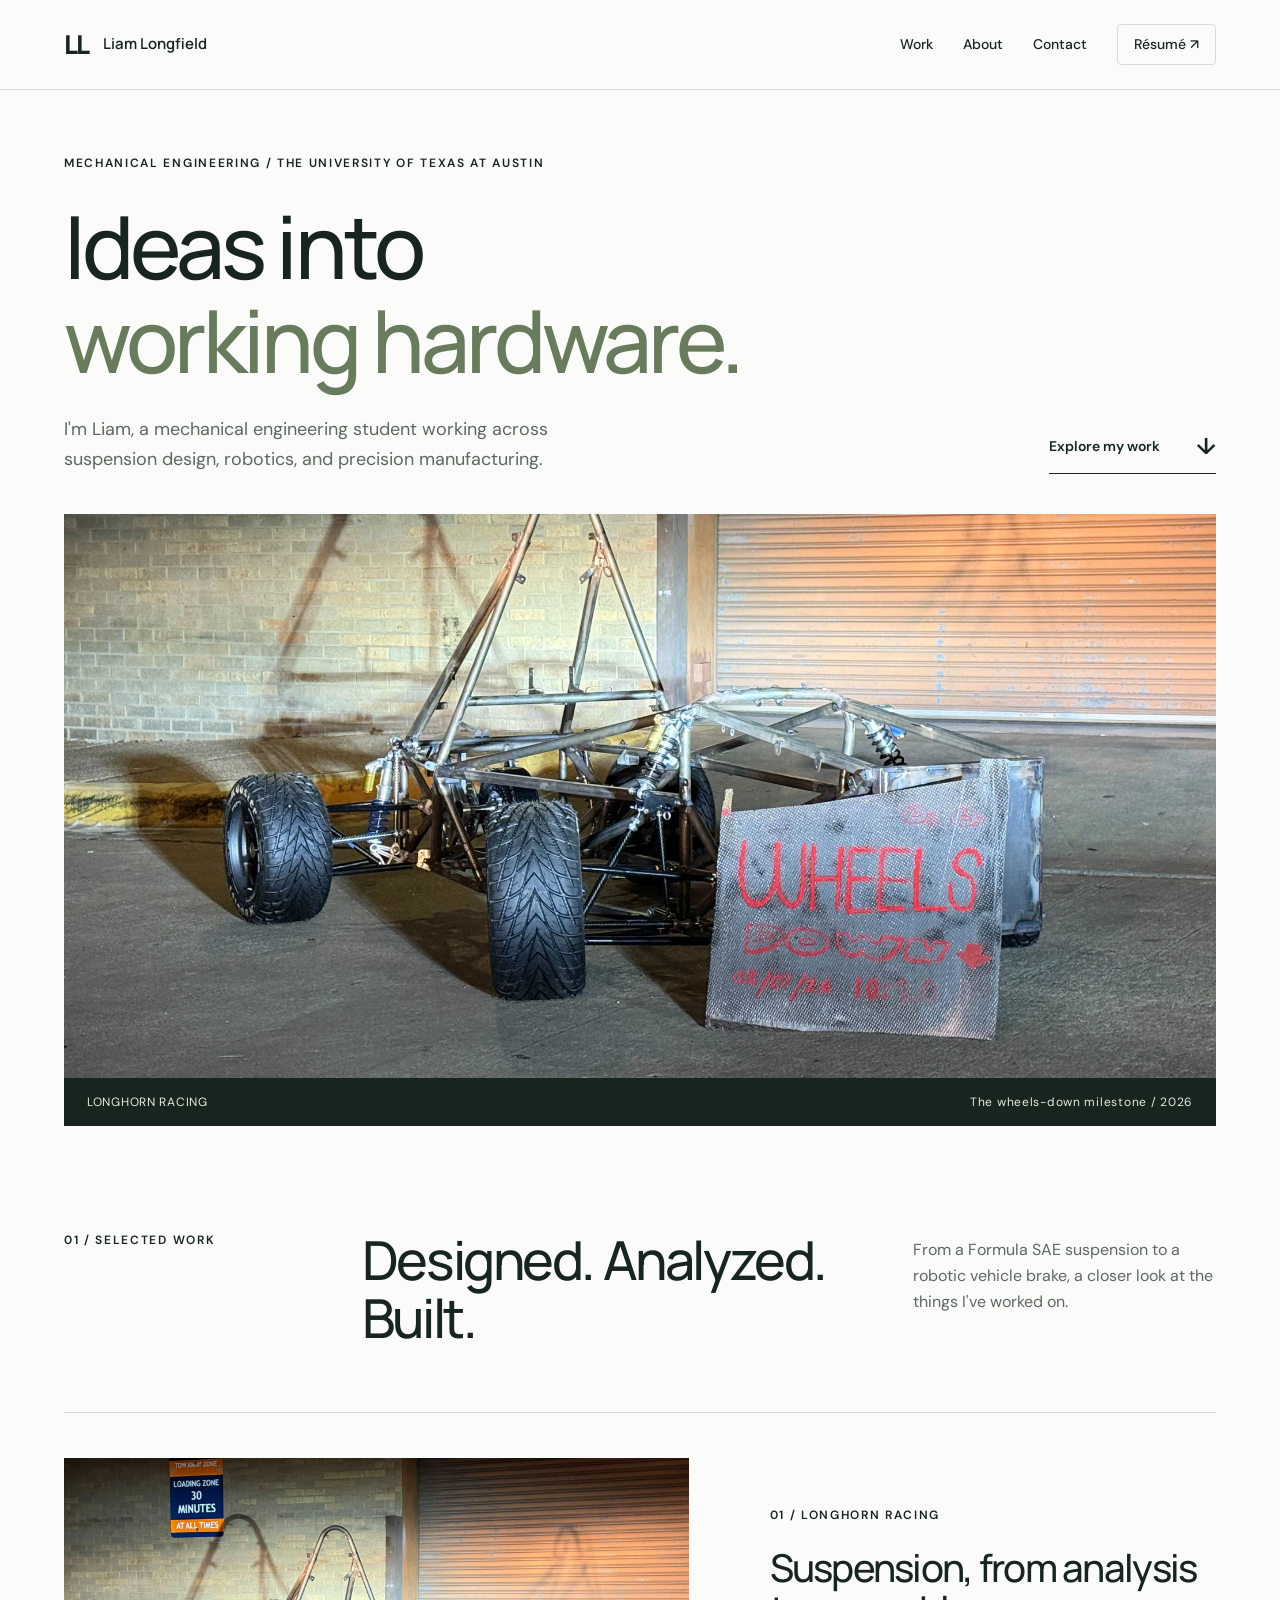
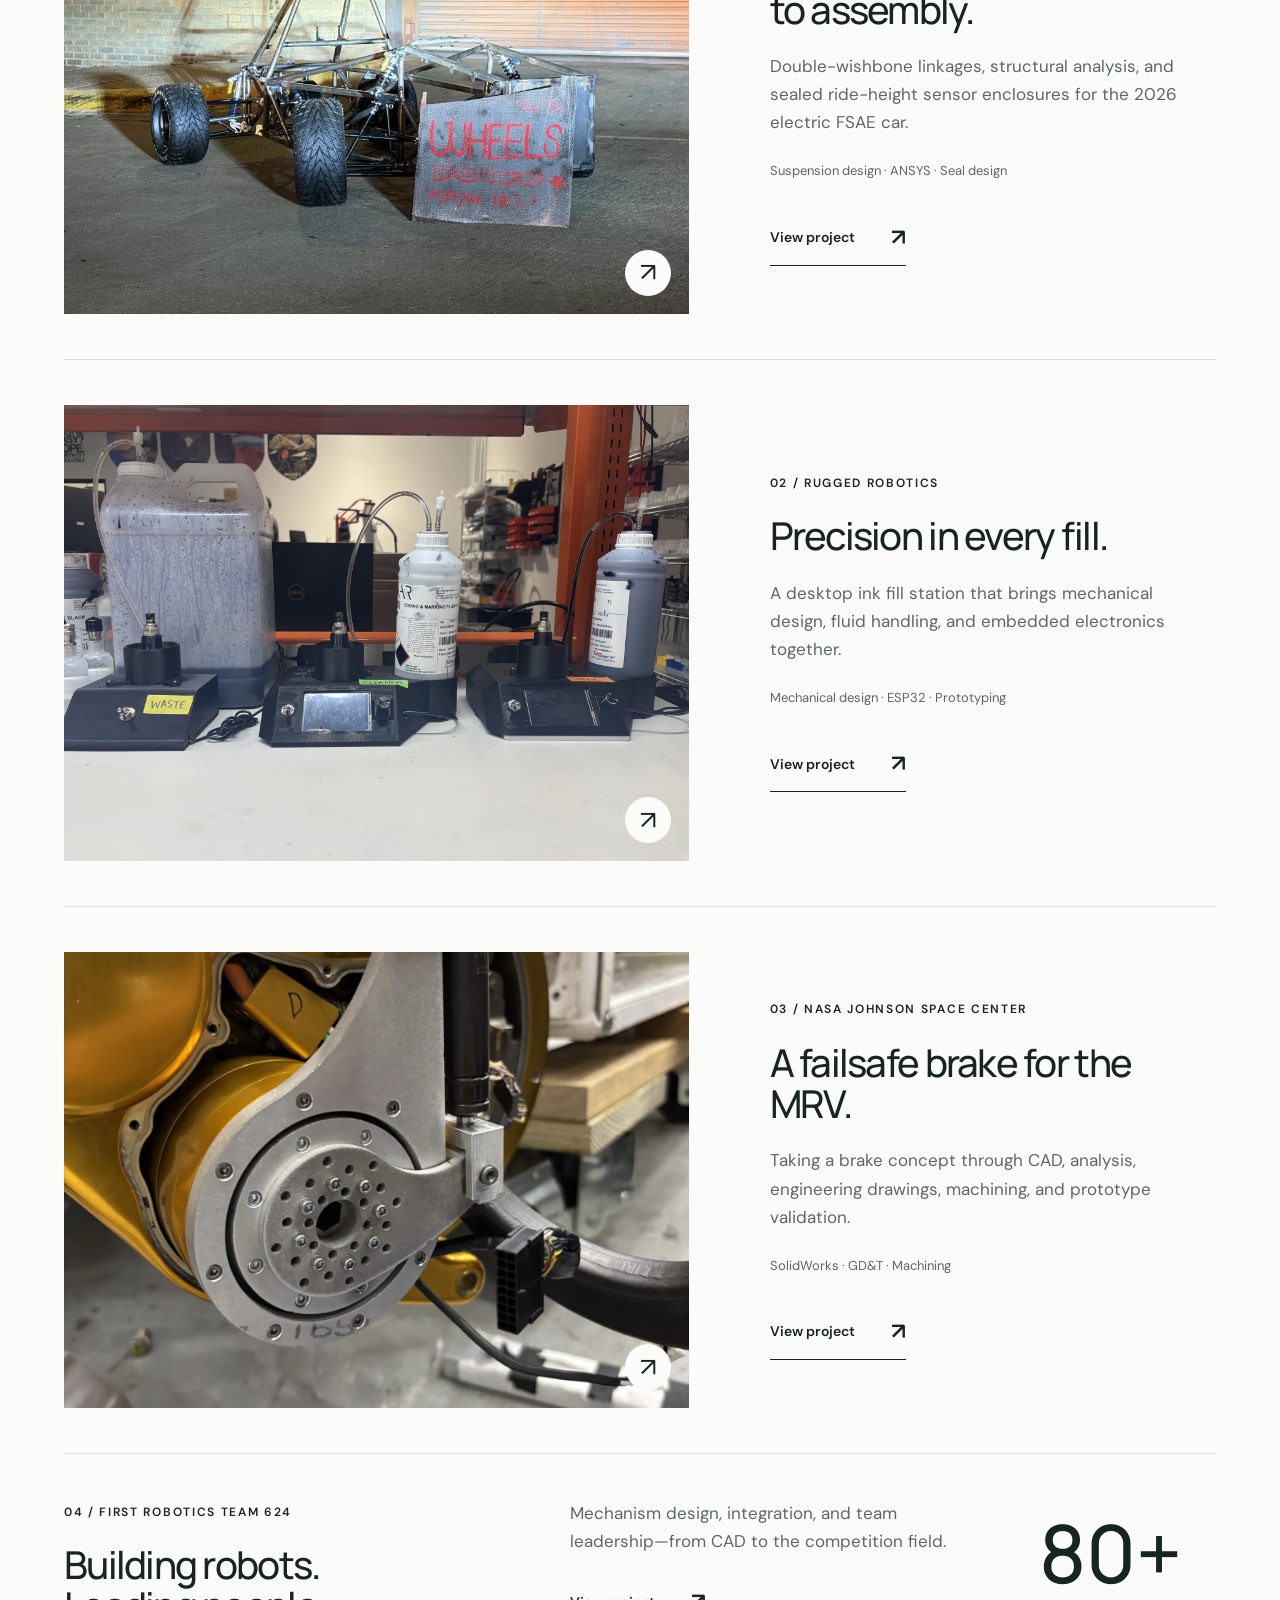
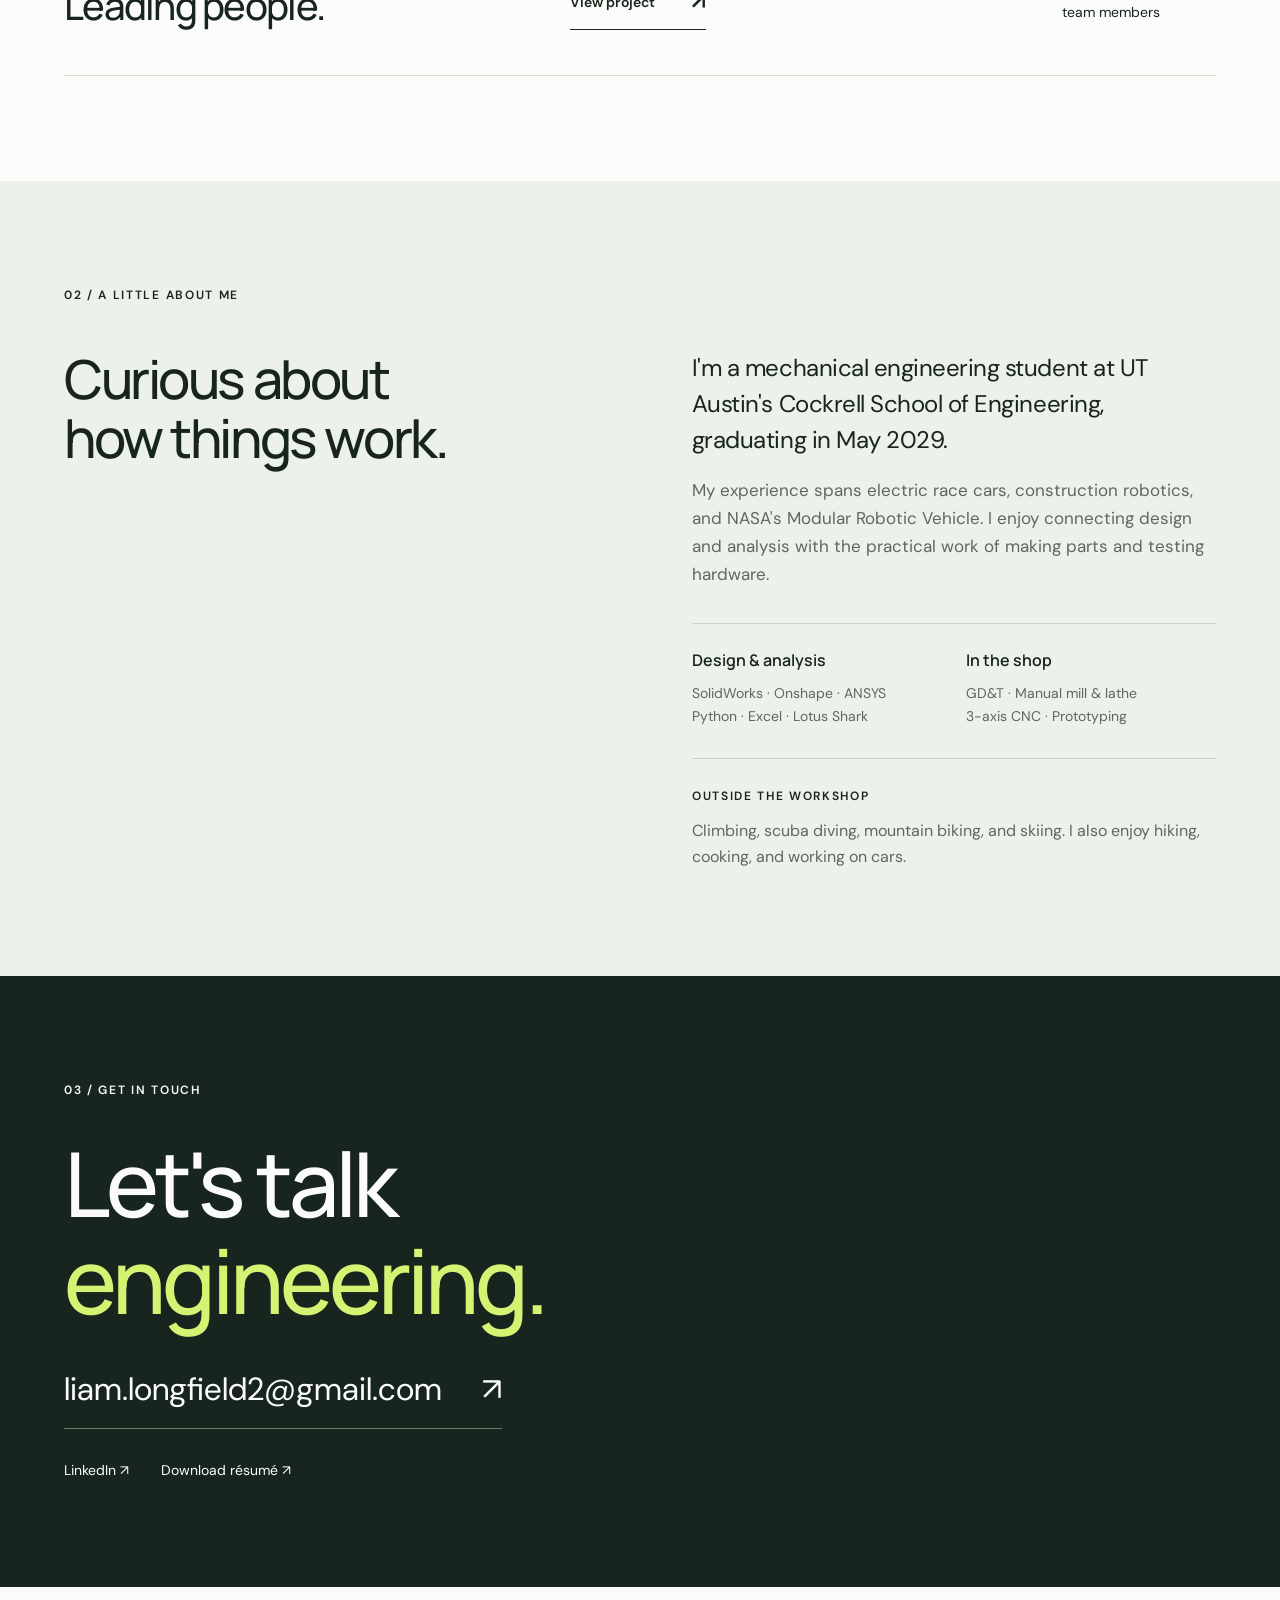
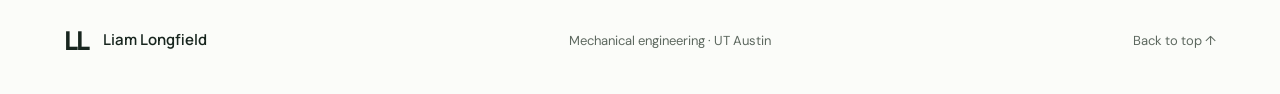
==== index.html @ 143fa76f "Build mechanical engineering portfolio website" ====
<!doctype html><html lang="en"><head><meta charset="utf-8"><meta name="viewport" content="width=device-width, initial-scale=1"><meta name="description" content="Mechanical engineering portfolio of Liam Longfield. Suspension design, robotics, analysis, and hands-on manufacturing."><meta name="theme-color" content="#17251e"><title>Mechanical Engineering Portfolio | Liam Longfield</title><link rel="icon" href="favicon.svg" type="image/svg+xml"><link rel="stylesheet" href="style.css"><script src="site.js" defer></script></head><body><a class="skip" href="#main">Skip to content</a><header class="header"><a class="brand" href="index.html" aria-label="Liam Longfield home">LL<span>Liam Longfield</span></a><nav aria-label="Main navigation"><a href="index.html#work">Work</a><a href="index.html#about">About</a><a href="index.html#contact">Contact</a><a class="resume" href="assets/liam-longfield-resume.pdf" target="_blank" rel="noopener">Résumé <span aria-hidden="true">↗</span></a></nav></header><main id="main"><section class="hero"><div class="hero-intro"><p class="eyebrow">Mechanical engineering / The University of Texas at Austin</p><h1>Ideas into<br><em>working hardware.</em></h1><div class="hero-bottom"><p>I'm Liam, a mechanical engineering student working across suspension design, robotics, and precision manufacturing.</p><a class="text-link" href="#work">Explore my work <span>↓</span></a></div></div><figure class="hero-photo"><img src="assets/lhr-vehicle.webp" alt="Longhorn Racing chassis with suspension and wheels installed, beside a Wheels Down sign" fetchpriority="high"><figcaption><span>LONGHORN RACING</span><span>The wheels-down milestone / 2026</span></figcaption></figure></section><section class="work section" id="work"><div class="section-heading"><p class="eyebrow">01 / Selected work</p><h2>Designed. Analyzed.<br>Built.</h2><p>From a Formula SAE suspension to a robotic vehicle brake, a closer look at the things I've worked on.</p></div><div class="project-list"><article class="project"><a class="project-photo lhr" href="lhr.html"><img src="assets/lhr-vehicle.webp" alt="Longhorn Racing vehicle at the wheels-down milestone" loading="lazy"><span class="photo-link" aria-hidden="true">↗</span></a><div class="project-copy"><p class="eyebrow">01 / Longhorn Racing</p><h3><a href="lhr.html">Suspension, from analysis to assembly.</a></h3><p>Double-wishbone linkages, structural analysis, and sealed ride-height sensor enclosures for the 2026 electric FSAE car.</p><p class="tags">Suspension design · ANSYS · Seal design</p><a class="text-link" href="lhr.html">View project <span>↗</span></a></div></article><article class="project"><a class="project-photo rugged" href="rugged.html"><img src="assets/ink-station.webp" alt="Desktop ink fill station with waste, cleaner, and ink units" loading="lazy"><span class="photo-link" aria-hidden="true">↗</span></a><div class="project-copy"><p class="eyebrow">02 / Rugged Robotics</p><h3><a href="rugged.html">Precision in every fill.</a></h3><p>A desktop ink fill station that brings mechanical design, fluid handling, and embedded electronics together.</p><p class="tags">Mechanical design · ESP32 · Prototyping</p><a class="text-link" href="rugged.html">View project <span>↗</span></a></div></article><article class="project"><a class="project-photo nasa" href="nasa.html"><img src="assets/nasa-brake.webp" alt="NASA MRV brake assembly with bracket and gas shock" loading="lazy"><span class="photo-link" aria-hidden="true">↗</span></a><div class="project-copy"><p class="eyebrow">03 / NASA Johnson Space Center</p><h3><a href="nasa.html">A failsafe brake for the MRV.</a></h3><p>Taking a brake concept through CAD, analysis, engineering drawings, machining, and prototype validation.</p><p class="tags">SolidWorks · GD&T · Machining</p><a class="text-link" href="nasa.html">View project <span>↗</span></a></div></article><article class="team-project"><div><p class="eyebrow">04 / FIRST Robotics Team 624</p><h3><a href="robotics.html">Building robots.<br>Leading people.</a></h3></div><div><p>Mechanism design, integration, and team leadership—from CAD to the competition field.</p><a class="text-link" href="robotics.html">View project <span>↗</span></a></div><div class="team-number"><strong>80+</strong><span>team members</span></div></article></div></section><section class="about section" id="about"><p class="eyebrow">02 / A little about me</p><div class="about-grid"><h2>Curious about<br>how things work.</h2><div><p class="large-copy">I'm a mechanical engineering student at UT Austin's Cockrell School of Engineering, graduating in May 2029.</p><p>My experience spans electric race cars, construction robotics, and NASA's Modular Robotic Vehicle. I enjoy connecting design and analysis with the practical work of making parts and testing hardware.</p><div class="skills"><div><h3>Design & analysis</h3><p>SolidWorks · Onshape · ANSYS<br>Python · Excel · Lotus Shark</p></div><div><h3>In the shop</h3><p>GD&T · Manual mill & lathe<br>3-axis CNC · Prototyping</p></div></div><div class="outside"><p class="eyebrow">Outside the workshop</p><p>Climbing, scuba diving, mountain biking, and skiing. I also enjoy hiking, cooking, and working on cars.</p></div></div></div></section><section class="contact section" id="contact"><p class="eyebrow">03 / Get in touch</p><h2>Let's talk<br><em>engineering.</em></h2><a class="email" href="mailto:liam.longfield2@gmail.com">liam.longfield2@gmail.com <span>↗</span></a><div class="contact-links"><a href="https://linkedin.com/in/liam-longfield" target="_blank" rel="noopener">LinkedIn ↗</a><a href="assets/liam-longfield-resume.pdf" target="_blank" rel="noopener">Download résumé ↗</a></div></section></main><footer><a class="brand" href="index.html">LL<span>Liam Longfield</span></a><span>Mechanical engineering · UT Austin</span><a href="#main">Back to top ↑</a></footer><dialog id="image-dialog" aria-label="Expanded project image"><button class="close-image" aria-label="Close expanded image">Close ×</button><img alt=""><p></p></dialog></body></html>
---- style.css ----
@import url('https://fonts.googleapis.com/css2?family=DM+Sans:wght@400;450;500;600;700&family=Manrope:wght@400;500;600;700;800&display=swap');
:root{--ink:#17251e;--paper:#fbfcf9;--muted:#5d685f;--line:#d7ded6;--accent:#d4f373;--soft:#edf1eb}*{box-sizing:border-box}html{scroll-behavior:smooth;scroll-padding-top:100px}body{margin:0;background:var(--paper);color:var(--ink);font-family:'DM Sans',Arial,sans-serif;font-size:17px;line-height:1.65}a{color:inherit;text-decoration:none}button{font:inherit}img{display:block;width:100%;height:auto}figure{margin:0}h1,h2,h3,p{margin:0}h1,h2,h3{font-family:Manrope,Arial,sans-serif;line-height:1.08;letter-spacing:-.045em;font-weight:500}h1{font-size:clamp(3.25rem,6.8vw,7rem)}h2{font-size:clamp(2.5rem,4.2vw,4.5rem)}h3{font-size:clamp(1.8rem,3vw,3rem)}em{font-style:normal;color:#687c5d}p+p{margin-top:1.1rem}a:focus-visible,button:focus-visible{outline:3px solid #548128;outline-offset:6px}.skip{position:fixed;top:-100px;padding:12px;background:var(--accent);z-index:20}.skip:focus{top:0}.header{display:flex;align-items:center;justify-content:space-between;padding:23px 5%;border-bottom:1px solid var(--line);gap:20px;background:var(--paper)}.brand{display:flex;gap:15px;align-items:center;font-family:Manrope,sans-serif;font-weight:800;font-size:26px;letter-spacing:-2px}.brand span{font-size:15px;letter-spacing:0;font-weight:600}.header nav{display:flex;align-items:center;gap:30px;font-size:14px;font-weight:500}.header nav a:hover,.text-link:hover,.contact-links a:hover{color:#537331}.resume{border:1px solid var(--line);padding:8px 16px;border-radius:4px}.eyebrow{text-transform:uppercase;letter-spacing:.14em;font-size:12px;font-weight:600;line-height:1.6}.hero-intro{padding:64px 5% 40px}.hero h1{margin-top:26px}.hero-bottom{display:flex;align-items:flex-end;justify-content:space-between;margin-top:28px;gap:40px}.hero-bottom p{max-width:540px;color:var(--muted);font-size:18px}.text-link{display:inline-flex;align-items:center;gap:36px;border-bottom:1px solid;padding:8px 0;font-size:14px;font-weight:600;white-space:nowrap}.text-link span{font-size:23px}.hero-photo{margin:0 5%;position:relative;background:var(--ink)}.hero-photo img{height:clamp(310px,44vw,660px);object-fit:cover;object-position:50% 56%}.hero-photo figcaption{display:flex;justify-content:space-between;gap:15px;background:var(--ink);color:#e3eadf;padding:15px 23px;font-size:12px;letter-spacing:.06em}.section{padding:105px 5%}.section-heading{display:grid;grid-template-columns:1fr 2fr 1.2fr;gap:45px;align-items:start;margin-bottom:65px}.section-heading>p:last-child{font-size:16px;color:var(--muted);margin:6px 0 0}.project{display:grid;grid-template-columns:1.4fr 1fr;gap:7%;padding:45px 0;border-top:1px solid var(--line);align-items:center}.project-photo{position:relative;overflow:hidden;background:var(--soft)}.project-photo img{aspect-ratio:1.37;object-fit:cover;transition:transform .6s}.project-photo.nasa img{object-position:50% 48%}.project-photo:hover img{transform:scale(1.025)}.photo-link{position:absolute;bottom:18px;right:18px;border-radius:50%;width:46px;height:46px;display:grid;place-items:center;background:var(--paper);font-size:26px}.project-copy h3{margin:22px 0}.project-copy>p:not(.eyebrow){color:var(--muted);max-width:440px}.project-copy .tags{font-size:13px;margin:24px 0}.project-copy>.text-link{margin-top:5px}.team-project{border-top:1px solid var(--line);border-bottom:1px solid var(--line);padding:45px 0;display:grid;grid-template-columns:1.3fr 1.1fr .6fr;gap:50px;align-items:center}.team-project h3{margin-top:22px}.team-project p:not(.eyebrow){color:var(--muted)}.team-project .text-link{margin-top:20px}.team-number{display:flex;flex-direction:column;align-items:center}.team-number strong{font-family:Manrope,sans-serif;font-size:80px;font-weight:500;line-height:1.2}.team-number span{font-size:14px}.about{background:var(--soft)}.about-grid{display:grid;grid-template-columns:1fr 1fr;gap:9%;margin-top:45px}.large-copy{font-size:24px;line-height:1.5;letter-spacing:-.02em}.about-grid p:not(.large-copy):not(.eyebrow){color:var(--muted)}.skills{display:grid;grid-template-columns:1fr 1fr;gap:25px;margin-top:35px;padding-top:28px;border-top:1px solid #cbd3c8}.skills h3{font-size:16px;font-weight:600;letter-spacing:0;margin-bottom:12px}.skills p{font-size:14px}.outside{border-top:1px solid #cbd3c8;margin-top:30px;padding-top:28px}.outside>p:last-child{font-size:16px;margin-top:12px}.contact{background:var(--ink);color:var(--paper)}.contact h2{margin:35px 0;font-size:clamp(3.5rem,7vw,7rem)}.contact em{color:var(--accent)}.email{font-size:clamp(1rem,2.5vw,2rem);display:inline-flex;gap:40px;border-bottom:1px solid #6a7a6e;padding-bottom:12px;overflow-wrap:anywhere}.contact-links{display:flex;gap:32px;margin-top:30px;font-size:14px}footer{display:flex;justify-content:space-between;align-items:center;padding:32px 5%;gap:25px}footer>span,footer>a:last-child{font-size:13px;color:var(--muted)}.case-top{padding:50px 5% 55px}.back{font-size:14px;color:var(--muted)}.case-top .eyebrow{margin-top:45px}.case-top h1{font-size:clamp(3rem,6vw,6rem);max-width:1100px;margin:24px 0}.case-intro{font-size:22px;color:var(--muted);max-width:820px}.metadata{display:grid;grid-template-columns:1fr 1fr 1fr;gap:25px;border-top:1px solid var(--line);margin-top:40px;padding-top:25px}.metadata dt{font-size:12px;letter-spacing:.1em;text-transform:uppercase;color:var(--muted)}.metadata dd{margin:6px 0 0;font-size:15px}.case-cover{margin:0 5%}.case-cover img{max-height:700px;object-fit:contain;background:var(--soft)}figcaption{font-size:13px;line-height:1.5;color:var(--muted);padding-top:12px}.case-section{padding:75px 5%;display:grid;grid-template-columns:1fr 2fr;gap:8%;border-bottom:1px solid var(--line)}.case-section h2{font-size:clamp(2rem,3vw,3rem)}.case-section h3{font-size:24px;letter-spacing:-.025em;margin:35px 0 15px}.case-section p{max-width:850px}.case-section ul{padding-left:20px}.case-section li{margin:10px 0}.gallery{display:grid;grid-template-columns:1fr 1fr;gap:24px;margin:30px 0}.gallery figure img{height:380px;object-fit:contain;background:var(--soft)}.gallery.wide{grid-template-columns:1fr}.gallery.wide img{height:auto;max-height:600px}.zoom{display:block;cursor:zoom-in}.outcomes{display:grid;grid-template-columns:repeat(3,1fr);gap:24px;margin:25px 0}.outcomes strong{display:block;font-family:Manrope;font-weight:500;font-size:36px;line-height:1.3}.outcomes span{display:block;font-size:14px;color:var(--muted);margin-top:10px}.result{background:var(--soft);padding:28px;margin-top:28px;border-left:3px solid #769444}.next{padding:65px 5%;display:flex;justify-content:space-between;gap:20px;align-items:center}.next h2{font-size:clamp(2rem,3vw,3rem);margin-top:10px}dialog{border:0;padding:24px;background:var(--paper);color:var(--ink);max-width:95vw;width:1100px;max-height:95vh}dialog::backdrop{background:#101b16e8}dialog img{max-height:76vh;object-fit:contain}dialog p{font-size:14px;margin-top:15px}.close-image{display:block;margin:0 0 16px auto;padding:8px 18px;border:1px solid var(--line);background:transparent;cursor:pointer;border-radius:3px}body.modal-open{overflow:hidden}
@media(min-width:1700px){body{max-width:1700px;margin:auto}}@media(max-width:800px){.header{padding:18px 5%}.brand span{display:none}.header nav{gap:19px}.hero-intro{padding-top:45px}.hero-bottom{align-items:flex-start;flex-direction:column;gap:20px}.hero-photo img{height:auto;aspect-ratio:4/3;object-fit:contain}.section{padding:70px 5%}.section-heading{grid-template-columns:1fr;gap:24px;margin-bottom:35px}.section-heading>p:last-child{max-width:500px}.project{grid-template-columns:1fr;gap:30px}.project-copy h3{margin:15px 0}.team-project{grid-template-columns:1fr 1fr;gap:30px}.team-number{display:none}.about-grid{grid-template-columns:1fr;gap:30px}.case-section{grid-template-columns:1fr;gap:30px;padding:50px 5%}.metadata{grid-template-columns:1fr 1fr}.gallery figure img{height:280px}footer>span{display:none}.case-intro{font-size:19px}}@media(max-width:480px){.header nav{gap:14px;font-size:13px}.resume{padding:6px 10px}.hero-photo figcaption{flex-direction:column;gap:3px;padding:12px}.team-project{grid-template-columns:1fr}.skills{grid-template-columns:1fr}.gallery{grid-template-columns:1fr}.metadata{grid-template-columns:1fr}.outcomes{grid-template-columns:1fr}.outcomes>div{border-bottom:1px solid var(--line);padding-bottom:15px}.email{gap:12px}.next{align-items:flex-start;flex-direction:column}.case-top h1{overflow-wrap:break-word}.contact-links{gap:20px}.large-copy{font-size:21px}}@media(prefers-reduced-motion:reduce){html{scroll-behavior:auto}*{transition:none!important}}@media print{.header,footer,.back,.next,.contact,dialog,.text-link,.photo-link{display:none!important}body{font-size:11pt;background:white;color:black}.section,.case-section,.case-top{padding:22px 0}.hero-intro{padding:20px 0}.hero-photo{margin:0}.project,.case-section{break-inside:avoid}.hero-photo img{height:300px}.project-photo img{max-height:250px}.case-cover img{max-height:400px}h1{font-size:36pt}h2{font-size:24pt}.gallery figure img{height:230px}a{color:black}.about{background:white}}

.resume{white-space:nowrap}.case-section h2{margin-top:14px}
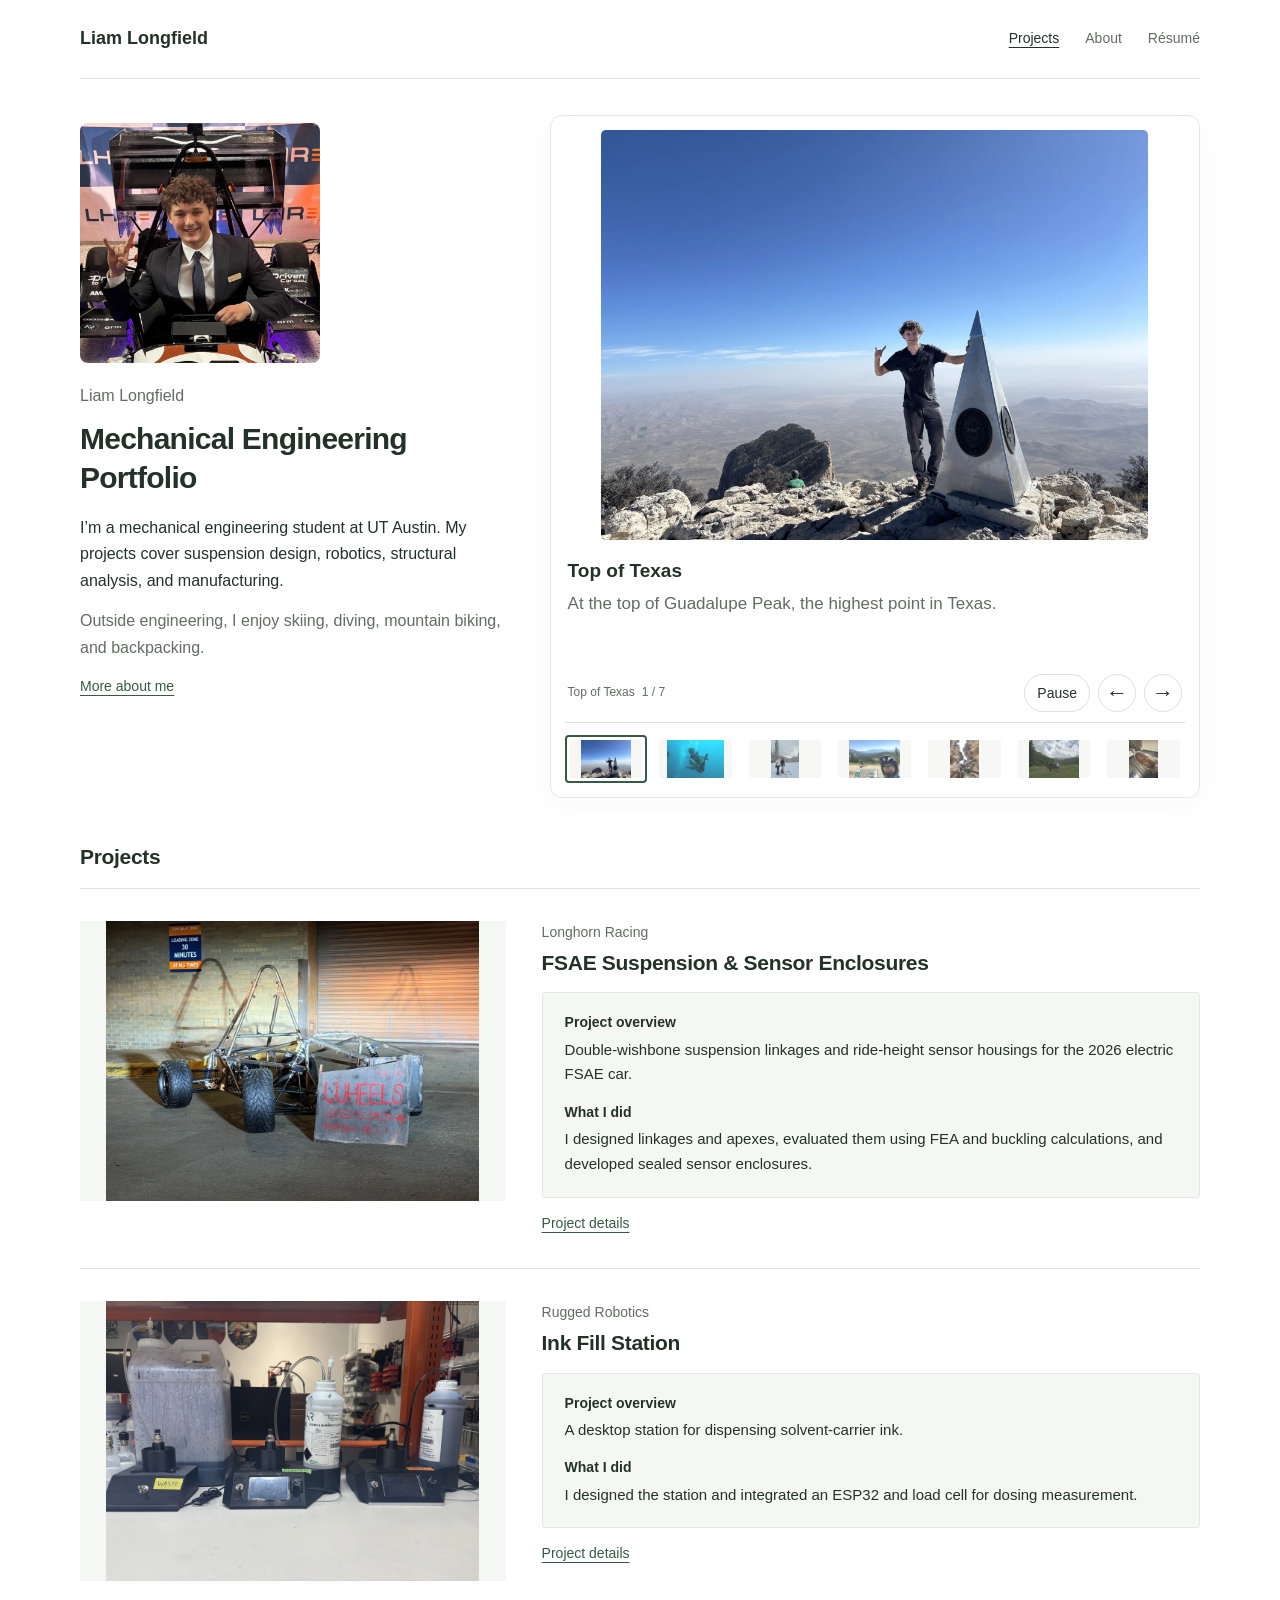
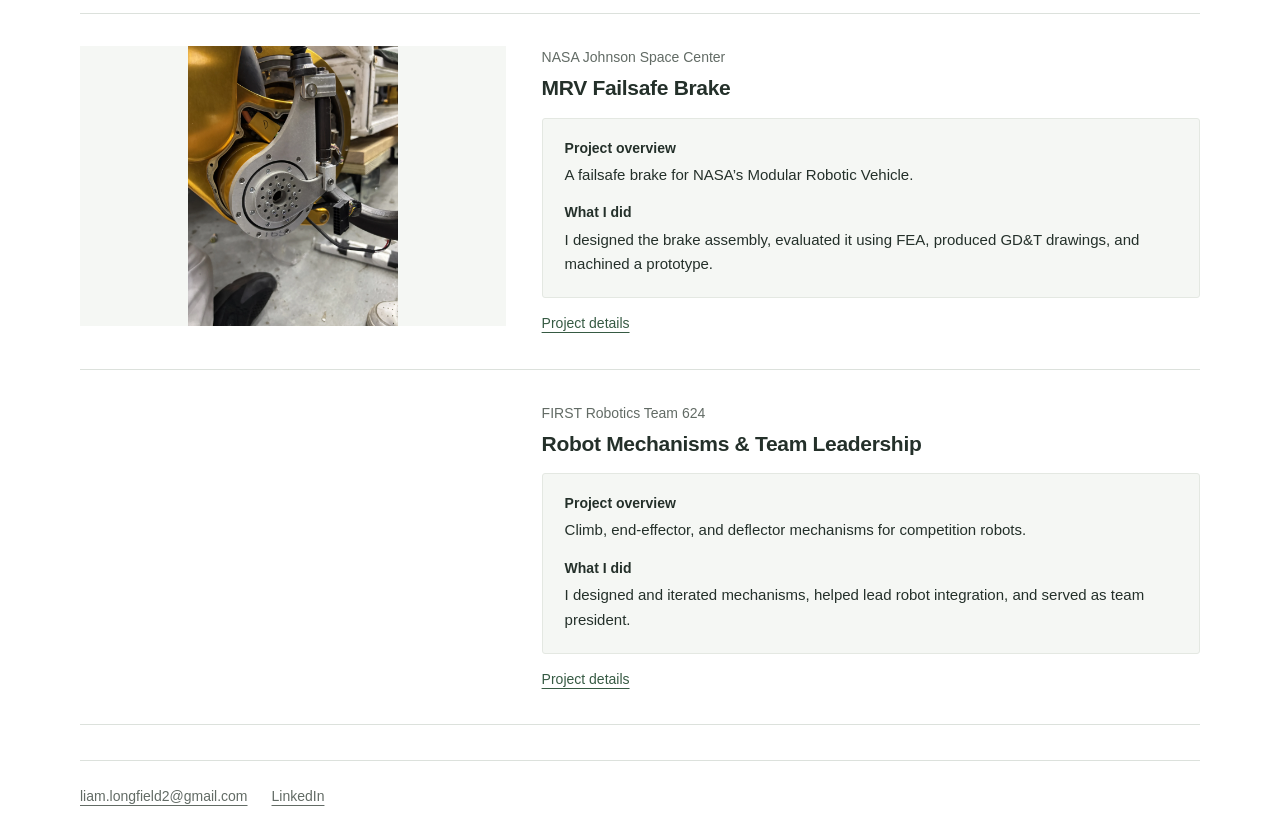
==== commit 328715b8: "Update portfolio and add about" ====
--- a/index.html
+++ b/index.html
@@ -1 +1,22 @@
-<!doctype html><html lang="en"><head><meta charset="utf-8"><meta name="viewport" content="width=device-width, initial-scale=1"><meta name="description" content="Mechanical engineering portfolio of Liam Longfield. Suspension design, robotics, analysis, and hands-on manufacturing."><meta name="theme-color" content="#17251e"><title>Mechanical Engineering Portfolio | Liam Longfield</title><link rel="icon" href="favicon.svg" type="image/svg+xml"><link rel="stylesheet" href="style.css"><script src="site.js" defer></script></head><body><a class="skip" href="#main">Skip to content</a><header class="header"><a class="brand" href="index.html" aria-label="Liam Longfield home">LL<span>Liam Longfield</span></a><nav aria-label="Main navigation"><a href="index.html#work">Work</a><a href="index.html#about">About</a><a href="index.html#contact">Contact</a><a class="resume" href="assets/liam-longfield-resume.pdf" target="_blank" rel="noopener">Résumé <span aria-hidden="true">↗</span></a></nav></header><main id="main"><section class="hero"><div class="hero-intro"><p class="eyebrow">Mechanical engineering / The University of Texas at Austin</p><h1>Ideas into<br><em>working hardware.</em></h1><div class="hero-bottom"><p>I'm Liam, a mechanical engineering student working across suspension design, robotics, and precision manufacturing.</p><a class="text-link" href="#work">Explore my work <span>↓</span></a></div></div><figure class="hero-photo"><img src="assets/lhr-vehicle.webp" alt="Longhorn Racing chassis with suspension and wheels installed, beside a Wheels Down sign" fetchpriority="high"><figcaption><span>LONGHORN RACING</span><span>The wheels-down milestone / 2026</span></figcaption></figure></section><section class="work section" id="work"><div class="section-heading"><p class="eyebrow">01 / Selected work</p><h2>Designed. Analyzed.<br>Built.</h2><p>From a Formula SAE suspension to a robotic vehicle brake, a closer look at the things I've worked on.</p></div><div class="project-list"><article class="project"><a class="project-photo lhr" href="lhr.html"><img src="assets/lhr-vehicle.webp" alt="Longhorn Racing vehicle at the wheels-down milestone" loading="lazy"><span class="photo-link" aria-hidden="true">↗</span></a><div class="project-copy"><p class="eyebrow">01 / Longhorn Racing</p><h3><a href="lhr.html">Suspension, from analysis to assembly.</a></h3><p>Double-wishbone linkages, structural analysis, and sealed ride-height sensor enclosures for the 2026 electric FSAE car.</p><p class="tags">Suspension design · ANSYS · Seal design</p><a class="text-link" href="lhr.html">View project <span>↗</span></a></div></article><article class="project"><a class="project-photo rugged" href="rugged.html"><img src="assets/ink-station.webp" alt="Desktop ink fill station with waste, cleaner, and ink units" loading="lazy"><span class="photo-link" aria-hidden="true">↗</span></a><div class="project-copy"><p class="eyebrow">02 / Rugged Robotics</p><h3><a href="rugged.html">Precision in every fill.</a></h3><p>A desktop ink fill station that brings mechanical design, fluid handling, and embedded electronics together.</p><p class="tags">Mechanical design · ESP32 · Prototyping</p><a class="text-link" href="rugged.html">View project <span>↗</span></a></div></article><article class="project"><a class="project-photo nasa" href="nasa.html"><img src="assets/nasa-brake.webp" alt="NASA MRV brake assembly with bracket and gas shock" loading="lazy"><span class="photo-link" aria-hidden="true">↗</span></a><div class="project-copy"><p class="eyebrow">03 / NASA Johnson Space Center</p><h3><a href="nasa.html">A failsafe brake for the MRV.</a></h3><p>Taking a brake concept through CAD, analysis, engineering drawings, machining, and prototype validation.</p><p class="tags">SolidWorks · GD&T · Machining</p><a class="text-link" href="nasa.html">View project <span>↗</span></a></div></article><article class="team-project"><div><p class="eyebrow">04 / FIRST Robotics Team 624</p><h3><a href="robotics.html">Building robots.<br>Leading people.</a></h3></div><div><p>Mechanism design, integration, and team leadership—from CAD to the competition field.</p><a class="text-link" href="robotics.html">View project <span>↗</span></a></div><div class="team-number"><strong>80+</strong><span>team members</span></div></article></div></section><section class="about section" id="about"><p class="eyebrow">02 / A little about me</p><div class="about-grid"><h2>Curious about<br>how things work.</h2><div><p class="large-copy">I'm a mechanical engineering student at UT Austin's Cockrell School of Engineering, graduating in May 2029.</p><p>My experience spans electric race cars, construction robotics, and NASA's Modular Robotic Vehicle. I enjoy connecting design and analysis with the practical work of making parts and testing hardware.</p><div class="skills"><div><h3>Design & analysis</h3><p>SolidWorks · Onshape · ANSYS<br>Python · Excel · Lotus Shark</p></div><div><h3>In the shop</h3><p>GD&T · Manual mill & lathe<br>3-axis CNC · Prototyping</p></div></div><div class="outside"><p class="eyebrow">Outside the workshop</p><p>Climbing, scuba diving, mountain biking, and skiing. I also enjoy hiking, cooking, and working on cars.</p></div></div></div></section><section class="contact section" id="contact"><p class="eyebrow">03 / Get in touch</p><h2>Let's talk<br><em>engineering.</em></h2><a class="email" href="mailto:liam.longfield2@gmail.com">liam.longfield2@gmail.com <span>↗</span></a><div class="contact-links"><a href="https://linkedin.com/in/liam-longfield" target="_blank" rel="noopener">LinkedIn ↗</a><a href="assets/liam-longfield-resume.pdf" target="_blank" rel="noopener">Download résumé ↗</a></div></section></main><footer><a class="brand" href="index.html">LL<span>Liam Longfield</span></a><span>Mechanical engineering · UT Austin</span><a href="#main">Back to top ↑</a></footer><dialog id="image-dialog" aria-label="Expanded project image"><button class="close-image" aria-label="Close expanded image">Close ×</button><img alt=""><p></p></dialog></body></html>+<!doctype html>
+<html lang="en">
+<head>
+  <meta charset="utf-8">
+  <meta name="viewport" content="width=device-width, initial-scale=1">
+  <meta name="description" content="Liam Longfield’s mechanical engineering projects: suspension design, sensor enclosures, fluid handling, and robotics.">
+  <title>Projects | Liam Longfield</title>
+  <link rel="icon" href="favicon.svg" type="image/svg+xml">
+  <link rel="stylesheet" href="style.css">
+  <script src="site.js" defer></script>
+  <script src="about-gallery.js" defer></script>
+</head>
+<body>
+<a class="skip" href="#main">Skip to content</a>
+<header class="header"><a class="brand" href="index.html">Liam Longfield</a><nav aria-label="Main navigation"><a href="index.html" aria-current="page">Projects</a><a href="about.html">About</a><a href="assets/liam-longfield-resume.pdf" target="_blank" rel="noopener">Résumé</a></nav></header>
+<main id="main"><section class="intro-layout"><div class="intro-copy"><img class="intro-portrait" src="assets/liam-portrait.webp" alt="Liam Longfield seated in a Longhorn Racing car" width="800" height="800" fetchpriority="high"><p class="intro-name">Liam Longfield</p><h1>Mechanical Engineering Portfolio</h1><p>I’m a mechanical engineering student at UT Austin. My projects cover suspension design, robotics, structural analysis, and manufacturing.</p><p class="intro-personal">Outside engineering, I enjoy skiing, diving, mountain biking, and backpacking.</p><a class="details-link" href="about.html">More about me</a></div><section class="personal-gallery gallery-preview" aria-label="Personal photos" aria-roledescription="carousel" tabindex="0">
+<div class="personal-frames"><figure class="personal-slide" role="group" aria-roledescription="slide" aria-label="1 of 7"><button type="button" class="photo-advance" aria-label="Show next photo"><img src="assets/about/summit.webp" width="1800" height="1350" alt="At a mountain summit beside a metal monument" loading="eager"></button><figcaption><strong class="photo-title">Top of Texas</strong> <span class="photo-comment">At the top of Guadalupe Peak, the highest point in Texas.</span></figcaption></figure><figure class="personal-slide" role="group" aria-roledescription="slide" aria-label="2 of 7"><button type="button" class="photo-advance" aria-label="Show next photo"><img src="assets/about/diving.webp" width="1800" height="1200" alt="Scuba diver underwater" loading="lazy"></button><figcaption><strong class="photo-title">Scuba diving</strong> <span class="photo-comment">I’m an Advanced Open Water diver. Being underwater is one of my favorite ways to explore.</span></figcaption></figure><figure class="personal-slide" role="group" aria-roledescription="slide" aria-label="3 of 7"><button type="button" class="photo-advance" aria-label="Show next photo"><img src="assets/about/skiing.webp" width="1199" height="1600" alt="Two skiers on a snow-covered mountain trail" loading="lazy"></button><figcaption><strong class="photo-title">Skiing</strong> <span class="photo-comment">I’ve been skiing for 12 years, and I still love getting out on the mountain.</span></figcaption></figure><figure class="personal-slide" role="group" aria-roledescription="slide" aria-label="4 of 7"><button type="button" class="photo-advance" aria-label="Show next photo"><img src="assets/about/biking.webp" width="1800" height="1350" alt="Mountain biking with a forested valley in the background" loading="lazy"></button><figcaption><strong class="photo-title">Mountain biking</strong> <span class="photo-comment">I love mountain biking—especially when the trail comes with a view like this.</span></figcaption></figure><figure class="personal-slide" role="group" aria-roledescription="slide" aria-label="5 of 7"><button type="button" class="photo-advance" aria-label="Show next photo"><img src="assets/about/rocks.webp" width="1350" height="1800" alt="Seated between tall rock formations" loading="lazy"></button><figcaption><strong class="photo-title">Guadalupe Mountains</strong> <span class="photo-comment">A stop during a two-day backpacking trip in the Guadalupe Mountains.</span></figcaption></figure><figure class="personal-slide" role="group" aria-roledescription="slide" aria-label="6 of 7"><button type="button" class="photo-advance" aria-label="Show next photo"><img src="assets/about/hiking.webp" width="1800" height="1350" alt="A group of hikers in a mountain meadow" loading="lazy"></button><figcaption><strong class="photo-title">Out with my buddies</strong> <span class="photo-comment">A day-long backpacking trip with my buddies.</span></figcaption></figure><figure class="personal-slide" role="group" aria-roledescription="slide" aria-label="7 of 7"><button type="button" class="photo-advance" aria-label="Show next photo"><img src="assets/about/cooking.webp" width="1350" height="1800" alt="Home-cooked ribs in a foil-lined tray" loading="lazy"></button><figcaption><strong class="photo-title">Oven ribs, another iteration</strong> <span class="photo-comment">I’m still iterating on my oven ribs recipe. This was one of the batches.</span></figcaption></figure></div>
+<div class="photo-controls" hidden><p class="photo-status" aria-live="polite" aria-atomic="true">Hiking <span>1 / 7</span></p><div class="photo-arrows"><button type="button" data-photo-step="-1" aria-label="Previous photo">←</button><button type="button" data-photo-step="1" aria-label="Next photo">→</button></div></div>
+<div class="photo-thumbnails" role="group" aria-label="Choose a photo" hidden><button type="button" class="photo-thumb" aria-label="Show photo 1: Hiking" aria-pressed="true"><img src="assets/about/summit-thumb.webp" alt="" width="120" height="90" loading="lazy"></button><button type="button" class="photo-thumb" aria-label="Show photo 2: Scuba diving" aria-pressed="false"><img src="assets/about/diving-thumb.webp" alt="" width="120" height="90" loading="lazy"></button><button type="button" class="photo-thumb" aria-label="Show photo 3: Skiing" aria-pressed="false"><img src="assets/about/skiing-thumb.webp" alt="" width="120" height="90" loading="lazy"></button><button type="button" class="photo-thumb" aria-label="Show photo 4: Mountain biking" aria-pressed="false"><img src="assets/about/biking-thumb.webp" alt="" width="120" height="90" loading="lazy"></button><button type="button" class="photo-thumb" aria-label="Show photo 5: Exploring outdoors" aria-pressed="false"><img src="assets/about/rocks-thumb.webp" alt="" width="120" height="90" loading="lazy"></button><button type="button" class="photo-thumb" aria-label="Show photo 6: Hiking with friends" aria-pressed="false"><img src="assets/about/hiking-thumb.webp" alt="" width="120" height="90" loading="lazy"></button><button type="button" class="photo-thumb" aria-label="Show photo 7: Cooking" aria-pressed="false"><img src="assets/about/cooking-thumb.webp" alt="" width="120" height="90" loading="lazy"></button></div></section></section><h2 class="projects-heading">Projects</h2><section id="work" class="project-list" aria-label="Engineering projects"><article class="project "><a class="project-photo" href="lhr.html"><img src="assets/lhr-vehicle.webp" alt="LHR vehicle at the wheels-down milestone" loading="lazy"></a><div><p class="context">Longhorn Racing</p><h2><a href="lhr.html">FSAE Suspension & Sensor Enclosures</a></h2><div class="project-text"><h3>Project overview</h3><p>Double-wishbone suspension linkages and ride-height sensor housings for the 2026 electric FSAE car.</p><h3>What I did</h3><p>I designed linkages and apexes, evaluated them using FEA and buckling calculations, and developed sealed sensor enclosures.</p></div><a class="details-link" href="lhr.html">Project details</a></div></article><article class="project "><a class="project-photo" href="rugged.html"><img src="assets/ink-station.webp" alt="Desktop ink fill station" loading="lazy"></a><div><p class="context">Rugged Robotics</p><h2><a href="rugged.html">Ink Fill Station</a></h2><div class="project-text"><h3>Project overview</h3><p>A desktop station for dispensing solvent-carrier ink.</p><h3>What I did</h3><p>I designed the station and integrated an ESP32 and load cell for dosing measurement.</p></div><a class="details-link" href="rugged.html">Project details</a></div></article><article class="project "><a class="project-photo" href="nasa.html"><img src="assets/nasa-brake.webp" alt="MRV brake assembly" loading="lazy"></a><div><p class="context">NASA Johnson Space Center</p><h2><a href="nasa.html">MRV Failsafe Brake</a></h2><div class="project-text"><h3>Project overview</h3><p>A failsafe brake for NASA’s Modular Robotic Vehicle.</p><h3>What I did</h3><p>I designed the brake assembly, evaluated it using FEA, produced GD&T drawings, and machined a prototype.</p></div><a class="details-link" href="nasa.html">Project details</a></div></article><article class="project text-only"><div><p class="context">FIRST Robotics Team 624</p><h2><a href="robotics.html">Robot Mechanisms & Team Leadership</a></h2><div class="project-text"><h3>Project overview</h3><p>Climb, end-effector, and deflector mechanisms for competition robots.</p><h3>What I did</h3><p>I designed and iterated mechanisms, helped lead robot integration, and served as team president.</p></div><a class="details-link" href="robotics.html">Project details</a></div></article></section></main>
+<footer id="contact"><a href="mailto:liam.longfield2@gmail.com">liam.longfield2@gmail.com</a><a href="https://linkedin.com/in/liam-longfield" target="_blank" rel="noopener">LinkedIn</a></footer>
+<dialog id="image-dialog" aria-label="Expanded project image"><button class="close-image" aria-label="Close expanded image">Close ×</button><img alt=""><p></p></dialog>
+</body></html>
--- a/style.css
+++ b/style.css
@@ -1,5 +1,16 @@
-@import url('https://fonts.googleapis.com/css2?family=DM+Sans:wght@400;450;500;600;700&family=Manrope:wght@400;500;600;700;800&display=swap');
-:root{--ink:#17251e;--paper:#fbfcf9;--muted:#5d685f;--line:#d7ded6;--accent:#d4f373;--soft:#edf1eb}*{box-sizing:border-box}html{scroll-behavior:smooth;scroll-padding-top:100px}body{margin:0;background:var(--paper);color:var(--ink);font-family:'DM Sans',Arial,sans-serif;font-size:17px;line-height:1.65}a{color:inherit;text-decoration:none}button{font:inherit}img{display:block;width:100%;height:auto}figure{margin:0}h1,h2,h3,p{margin:0}h1,h2,h3{font-family:Manrope,Arial,sans-serif;line-height:1.08;letter-spacing:-.045em;font-weight:500}h1{font-size:clamp(3.25rem,6.8vw,7rem)}h2{font-size:clamp(2.5rem,4.2vw,4.5rem)}h3{font-size:clamp(1.8rem,3vw,3rem)}em{font-style:normal;color:#687c5d}p+p{margin-top:1.1rem}a:focus-visible,button:focus-visible{outline:3px solid #548128;outline-offset:6px}.skip{position:fixed;top:-100px;padding:12px;background:var(--accent);z-index:20}.skip:focus{top:0}.header{display:flex;align-items:center;justify-content:space-between;padding:23px 5%;border-bottom:1px solid var(--line);gap:20px;background:var(--paper)}.brand{display:flex;gap:15px;align-items:center;font-family:Manrope,sans-serif;font-weight:800;font-size:26px;letter-spacing:-2px}.brand span{font-size:15px;letter-spacing:0;font-weight:600}.header nav{display:flex;align-items:center;gap:30px;font-size:14px;font-weight:500}.header nav a:hover,.text-link:hover,.contact-links a:hover{color:#537331}.resume{border:1px solid var(--line);padding:8px 16px;border-radius:4px}.eyebrow{text-transform:uppercase;letter-spacing:.14em;font-size:12px;font-weight:600;line-height:1.6}.hero-intro{padding:64px 5% 40px}.hero h1{margin-top:26px}.hero-bottom{display:flex;align-items:flex-end;justify-content:space-between;margin-top:28px;gap:40px}.hero-bottom p{max-width:540px;color:var(--muted);font-size:18px}.text-link{display:inline-flex;align-items:center;gap:36px;border-bottom:1px solid;padding:8px 0;font-size:14px;font-weight:600;white-space:nowrap}.text-link span{font-size:23px}.hero-photo{margin:0 5%;position:relative;background:var(--ink)}.hero-photo img{height:clamp(310px,44vw,660px);object-fit:cover;object-position:50% 56%}.hero-photo figcaption{display:flex;justify-content:space-between;gap:15px;background:var(--ink);color:#e3eadf;padding:15px 23px;font-size:12px;letter-spacing:.06em}.section{padding:105px 5%}.section-heading{display:grid;grid-template-columns:1fr 2fr 1.2fr;gap:45px;align-items:start;margin-bottom:65px}.section-heading>p:last-child{font-size:16px;color:var(--muted);margin:6px 0 0}.project{display:grid;grid-template-columns:1.4fr 1fr;gap:7%;padding:45px 0;border-top:1px solid var(--line);align-items:center}.project-photo{position:relative;overflow:hidden;background:var(--soft)}.project-photo img{aspect-ratio:1.37;object-fit:cover;transition:transform .6s}.project-photo.nasa img{object-position:50% 48%}.project-photo:hover img{transform:scale(1.025)}.photo-link{position:absolute;bottom:18px;right:18px;border-radius:50%;width:46px;height:46px;display:grid;place-items:center;background:var(--paper);font-size:26px}.project-copy h3{margin:22px 0}.project-copy>p:not(.eyebrow){color:var(--muted);max-width:440px}.project-copy .tags{font-size:13px;margin:24px 0}.project-copy>.text-link{margin-top:5px}.team-project{border-top:1px solid var(--line);border-bottom:1px solid var(--line);padding:45px 0;display:grid;grid-template-columns:1.3fr 1.1fr .6fr;gap:50px;align-items:center}.team-project h3{margin-top:22px}.team-project p:not(.eyebrow){color:var(--muted)}.team-project .text-link{margin-top:20px}.team-number{display:flex;flex-direction:column;align-items:center}.team-number strong{font-family:Manrope,sans-serif;font-size:80px;font-weight:500;line-height:1.2}.team-number span{font-size:14px}.about{background:var(--soft)}.about-grid{display:grid;grid-template-columns:1fr 1fr;gap:9%;margin-top:45px}.large-copy{font-size:24px;line-height:1.5;letter-spacing:-.02em}.about-grid p:not(.large-copy):not(.eyebrow){color:var(--muted)}.skills{display:grid;grid-template-columns:1fr 1fr;gap:25px;margin-top:35px;padding-top:28px;border-top:1px solid #cbd3c8}.skills h3{font-size:16px;font-weight:600;letter-spacing:0;margin-bottom:12px}.skills p{font-size:14px}.outside{border-top:1px solid #cbd3c8;margin-top:30px;padding-top:28px}.outside>p:last-child{font-size:16px;margin-top:12px}.contact{background:var(--ink);color:var(--paper)}.contact h2{margin:35px 0;font-size:clamp(3.5rem,7vw,7rem)}.contact em{color:var(--accent)}.email{font-size:clamp(1rem,2.5vw,2rem);display:inline-flex;gap:40px;border-bottom:1px solid #6a7a6e;padding-bottom:12px;overflow-wrap:anywhere}.contact-links{display:flex;gap:32px;margin-top:30px;font-size:14px}footer{display:flex;justify-content:space-between;align-items:center;padding:32px 5%;gap:25px}footer>span,footer>a:last-child{font-size:13px;color:var(--muted)}.case-top{padding:50px 5% 55px}.back{font-size:14px;color:var(--muted)}.case-top .eyebrow{margin-top:45px}.case-top h1{font-size:clamp(3rem,6vw,6rem);max-width:1100px;margin:24px 0}.case-intro{font-size:22px;color:var(--muted);max-width:820px}.metadata{display:grid;grid-template-columns:1fr 1fr 1fr;gap:25px;border-top:1px solid var(--line);margin-top:40px;padding-top:25px}.metadata dt{font-size:12px;letter-spacing:.1em;text-transform:uppercase;color:var(--muted)}.metadata dd{margin:6px 0 0;font-size:15px}.case-cover{margin:0 5%}.case-cover img{max-height:700px;object-fit:contain;background:var(--soft)}figcaption{font-size:13px;line-height:1.5;color:var(--muted);padding-top:12px}.case-section{padding:75px 5%;display:grid;grid-template-columns:1fr 2fr;gap:8%;border-bottom:1px solid var(--line)}.case-section h2{font-size:clamp(2rem,3vw,3rem)}.case-section h3{font-size:24px;letter-spacing:-.025em;margin:35px 0 15px}.case-section p{max-width:850px}.case-section ul{padding-left:20px}.case-section li{margin:10px 0}.gallery{display:grid;grid-template-columns:1fr 1fr;gap:24px;margin:30px 0}.gallery figure img{height:380px;object-fit:contain;background:var(--soft)}.gallery.wide{grid-template-columns:1fr}.gallery.wide img{height:auto;max-height:600px}.zoom{display:block;cursor:zoom-in}.outcomes{display:grid;grid-template-columns:repeat(3,1fr);gap:24px;margin:25px 0}.outcomes strong{display:block;font-family:Manrope;font-weight:500;font-size:36px;line-height:1.3}.outcomes span{display:block;font-size:14px;color:var(--muted);margin-top:10px}.result{background:var(--soft);padding:28px;margin-top:28px;border-left:3px solid #769444}.next{padding:65px 5%;display:flex;justify-content:space-between;gap:20px;align-items:center}.next h2{font-size:clamp(2rem,3vw,3rem);margin-top:10px}dialog{border:0;padding:24px;background:var(--paper);color:var(--ink);max-width:95vw;width:1100px;max-height:95vh}dialog::backdrop{background:#101b16e8}dialog img{max-height:76vh;object-fit:contain}dialog p{font-size:14px;margin-top:15px}.close-image{display:block;margin:0 0 16px auto;padding:8px 18px;border:1px solid var(--line);background:transparent;cursor:pointer;border-radius:3px}body.modal-open{overflow:hidden}
-@media(min-width:1700px){body{max-width:1700px;margin:auto}}@media(max-width:800px){.header{padding:18px 5%}.brand span{display:none}.header nav{gap:19px}.hero-intro{padding-top:45px}.hero-bottom{align-items:flex-start;flex-direction:column;gap:20px}.hero-photo img{height:auto;aspect-ratio:4/3;object-fit:contain}.section{padding:70px 5%}.section-heading{grid-template-columns:1fr;gap:24px;margin-bottom:35px}.section-heading>p:last-child{max-width:500px}.project{grid-template-columns:1fr;gap:30px}.project-copy h3{margin:15px 0}.team-project{grid-template-columns:1fr 1fr;gap:30px}.team-number{display:none}.about-grid{grid-template-columns:1fr;gap:30px}.case-section{grid-template-columns:1fr;gap:30px;padding:50px 5%}.metadata{grid-template-columns:1fr 1fr}.gallery figure img{height:280px}footer>span{display:none}.case-intro{font-size:19px}}@media(max-width:480px){.header nav{gap:14px;font-size:13px}.resume{padding:6px 10px}.hero-photo figcaption{flex-direction:column;gap:3px;padding:12px}.team-project{grid-template-columns:1fr}.skills{grid-template-columns:1fr}.gallery{grid-template-columns:1fr}.metadata{grid-template-columns:1fr}.outcomes{grid-template-columns:1fr}.outcomes>div{border-bottom:1px solid var(--line);padding-bottom:15px}.email{gap:12px}.next{align-items:flex-start;flex-direction:column}.case-top h1{overflow-wrap:break-word}.contact-links{gap:20px}.large-copy{font-size:21px}}@media(prefers-reduced-motion:reduce){html{scroll-behavior:auto}*{transition:none!important}}@media print{.header,footer,.back,.next,.contact,dialog,.text-link,.photo-link{display:none!important}body{font-size:11pt;background:white;color:black}.section,.case-section,.case-top{padding:22px 0}.hero-intro{padding:20px 0}.hero-photo{margin:0}.project,.case-section{break-inside:avoid}.hero-photo img{height:300px}.project-photo img{max-height:250px}.case-cover img{max-height:400px}h1{font-size:36pt}h2{font-size:24pt}.gallery figure img{height:230px}a{color:black}.about{background:white}}
+:root{--ink:#24302a;--muted:#626b65;--line:#dce1dc;--surface:#f5f7f4;--link:#365a43}
+*{box-sizing:border-box}html{scroll-behavior:smooth}body{margin:0;background:#fff;color:var(--ink);font-family:Arial,Helvetica,sans-serif;font-size:16px;line-height:1.65}a{color:var(--link);text-underline-offset:4px}a:hover{text-decoration:underline}h1,h2,h3,p,figure{margin:0}h1,h2,h3{line-height:1.3;font-weight:600}h1{font-size:30px;letter-spacing:-.025em}h2{font-size:21px;letter-spacing:-.015em}h3{font-size:14px}p+p{margin-top:14px}img{display:block;max-width:100%;width:100%;height:auto}.header,main,footer{width:min(1120px,90%);margin:auto}.header{padding:24px 0;display:flex;justify-content:space-between;gap:24px;border-bottom:1px solid var(--line);align-items:center}.brand{font-size:18px;font-weight:600;color:var(--ink);text-decoration:none}.header nav{display:flex;gap:26px;font-size:14px}.header nav a{color:var(--muted);text-decoration:none}.header nav a[aria-current=page]{color:var(--ink);text-decoration:underline}.page-heading{padding:42px 0 30px}.page-heading>p{margin-top:10px;color:var(--muted)}.back{display:inline-block;margin-bottom:20px;font-size:14px;text-decoration:none}.context{font-size:14px;color:var(--muted)}.project-list{border-top:1px solid var(--line)}.project{display:grid;grid-template-columns:38% 1fr;gap:36px;padding:32px 0;border-bottom:1px solid var(--line);align-items:start}.project-photo{display:block;background:var(--surface)}.project-photo img{height:280px;object-fit:contain}.project h2{margin:5px 0 16px}.project h2 a{color:var(--ink);text-decoration:none}.project h2 a:hover{text-decoration:underline}.project-text{background:var(--surface);padding:20px 22px;border:1px solid #e4e8e2;border-radius:3px;font-size:15px}.project-text h3{margin-bottom:6px}.project-text h3:not(:first-child){margin-top:16px}.details-link{display:inline-block;font-size:14px;margin-top:14px}.text-only{grid-template-columns:1fr;padding-left:calc(38% + 36px)}.detail-section{border-top:1px solid var(--line);padding:28px 0 36px}.detail-section>h2{margin-bottom:20px}.detail-grid{display:grid;grid-template-columns:minmax(280px,36%) 1fr;gap:30px;align-items:start}.gallery{display:grid;grid-template-columns:1fr 1fr;gap:24px 18px}.gallery .wide{grid-column:1/-1}.gallery img{height:290px;object-fit:contain;background:var(--surface)}.gallery .wide img{height:auto;max-height:450px;object-fit:contain}.zoom{display:block;cursor:zoom-in}figcaption{font-size:13px;line-height:1.5;color:var(--muted);margin-top:9px}.additional>p,.text-detail>p,.text-detail>.project-text{max-width:760px}.text-detail>p{font-size:15px}.about-copy{max-width:760px}.about-copy section{border-top:1px solid var(--line);padding:24px 0}.about-copy h2{font-size:19px;margin-bottom:14px}.skills{font-size:15px;margin:0}.skills dt{font-weight:600}.skills dd{margin:3px 0 15px}.skills dd:last-child{margin-bottom:0}footer{margin-top:35px;padding:24px 0 30px;border-top:1px solid var(--line);display:flex;gap:24px;flex-wrap:wrap;font-size:14px}footer a{color:var(--muted);overflow-wrap:anywhere}.skip{position:fixed;top:-100px;left:10px;background:white;padding:12px;z-index:10}.skip:focus{top:0}:focus-visible{outline:2px solid var(--link);outline-offset:5px}dialog{width:1100px;max-width:95vw;max-height:95vh;border:1px solid var(--line);padding:20px;background:white}dialog::backdrop{background:#152019dd}dialog img{max-height:76vh;object-fit:contain}dialog p{font-size:14px;margin-top:12px}.close-image{display:block;margin:0 0 16px auto;padding:8px 16px;font:inherit;font-size:14px;border:1px solid var(--line);background:white;cursor:pointer}body.modal-open{overflow:hidden}
+@media(max-width:760px){h1{font-size:26px}.project{grid-template-columns:1fr;gap:20px}.project-photo img{height:auto;max-height:340px}.text-only{padding-left:0}.detail-grid{grid-template-columns:1fr}.header{align-items:flex-start;gap:16px}.header nav{gap:18px}.page-heading{padding-top:30px}.gallery img{height:250px}}@media(max-width:430px){.header{flex-direction:column;gap:10px}.header nav{gap:26px}.gallery{grid-template-columns:1fr}.gallery img{height:auto;max-height:400px}.project-text{padding:17px}.page-heading{padding:28px 0 24px}}@media(prefers-reduced-motion:reduce){html{scroll-behavior:auto}}@media print{.header,footer,.back,.details-link,dialog{display:none!important}.project,.detail-section{break-inside:avoid}body{font-size:11pt}h1{font-size:22pt}h2{font-size:16pt}.project-text{background:white}.gallery img{max-height:280px}}
 
-.resume{white-space:nowrap}.case-section h2{margin-top:14px}
+/* About-page photo gallery */
+.about-layout{display:grid;grid-template-columns:minmax(0, .85fr) minmax(0,1.25fr);gap:44px;align-items:start}.about-layout .about-copy{min-width:0}.personal-gallery{min-width:0;padding-top:0}.personal-frames{background:#17211c;border-radius:5px;overflow:hidden}.personal-slide{margin:0}.personal-slide[hidden]{display:none}.personal-slide .zoom{display:flex;align-items:center;justify-content:center;min-width:0}.personal-slide img{width:100%;height:460px;object-fit:contain;animation:photo-appear .24s ease-out}.personal-slide figcaption{color:#fff;padding:12px 18px;margin:0}.is-ready .personal-slide figcaption{display:none}.personal-slide+.personal-slide{margin-top:24px}.is-ready .personal-slide+.personal-slide{margin-top:0}.photo-controls{display:flex;justify-content:space-between;gap:16px;align-items:center;padding:14px 0}.photo-controls[hidden],.photo-thumbnails[hidden]{display:none}.photo-status{font-size:14px;font-weight:600;display:flex;gap:14px;align-items:center}.photo-status span{font-weight:400;color:var(--muted);font-size:13px;white-space:nowrap}.photo-arrows{display:flex;gap:8px}.photo-arrows button{border:1px solid var(--line);border-radius:50%;width:40px;height:40px;background:white;color:var(--ink);font-size:22px;cursor:pointer}.photo-arrows button:hover{background:var(--surface);border-color:var(--link)}.photo-thumbnails{display:grid;grid-template-columns:repeat(7,minmax(0,1fr));gap:7px}.photo-thumb{padding:3px;border:2px solid transparent;border-radius:4px;background:transparent;cursor:pointer;min-width:0;min-height:44px;opacity:.65;transition:opacity .15s,border-color .15s}.photo-thumb:hover,.photo-thumb[aria-pressed=true]{opacity:1}.photo-thumb[aria-pressed=true]{border-color:var(--link)}.photo-thumb img{width:100%;height:58px;object-fit:cover;border-radius:2px}.photo-thumb:focus-visible{outline-offset:2px}.personal-gallery:focus-visible{outline-offset:8px}@keyframes photo-appear{from{opacity:.45}to{opacity:1}}@media(max-width:900px){.about-layout{grid-template-columns:1fr;gap:30px}.personal-gallery{grid-row:1}.personal-slide img{height:clamp(290px,62vw,480px)}.about-layout .about-copy{max-width:none}}@media(max-width:430px){.photo-thumbnails{gap:2px}.photo-thumb{padding:1px}.photo-thumb img{height:45px}.photo-status{gap:8px}.personal-slide img{height:330px}}@media(prefers-reduced-motion:reduce){.personal-slide img{animation:none}.photo-thumb{transition:none}}@media print{.about-layout{display:block}.photo-controls,.photo-thumbnails{display:none}.personal-slide img{height:300px}}
+
+/* Personal photographs and comments */
+.personal-gallery{background:#fff;border:1px solid #e3e8e2;border-radius:12px;padding:14px;box-shadow:0 8px 28px #23332908}.personal-frames{background:transparent;border-radius:7px;overflow:visible}.personal-slide .zoom{height:420px;background:transparent;border-radius:6px;overflow:hidden}.personal-slide img{height:auto;width:auto;max-width:100%;max-height:100%;object-fit:contain;border-radius:5px}.personal-slide figcaption,.is-ready .personal-slide figcaption{display:block;color:var(--ink);padding:17px 3px 4px;min-height:105px}.photo-title{font-size:17px;display:block;font-weight:600;line-height:1.4}.photo-comment{display:block;font-size:15px;color:var(--muted);line-height:1.6;margin-top:6px;max-width:55ch}.photo-controls{padding:9px 3px 13px;border-bottom:1px solid var(--line);margin-bottom:12px}.photo-status{font-size:12px;color:var(--muted);font-weight:400}.photo-status span{font-size:12px}.photo-thumb img{object-fit:contain;background:#f6f7f4}.photo-thumb{opacity:.8}.photo-arrows button{width:38px;height:38px}.intro-layout{display:grid;grid-template-columns:1fr 1fr;gap:56px;align-items:center;padding:36px 0 40px}.intro-copy h1{font-size:30px;margin:10px 0 18px;max-width:420px}.intro-name{font-size:16px;color:var(--muted)}.intro-copy>p:not(.intro-name){font-size:16px;max-width:450px}.intro-personal{color:var(--muted)}.gallery-preview .personal-slide .zoom{height:270px}.gallery-preview .personal-slide figcaption{min-height:105px}.gallery-preview .photo-thumb img{height:38px}.gallery-preview .photo-controls{padding-bottom:10px}.projects-heading{font-size:21px;margin:5px 0 18px}@media(max-width:900px){.intro-layout{gap:28px}.personal-slide .zoom{height:380px}.gallery-preview .personal-slide .zoom{height:250px}}@media(max-width:760px){.intro-layout{grid-template-columns:1fr;gap:26px;align-items:start}.intro-copy h1{max-width:none}.gallery-preview{max-width:580px;width:100%}.personal-slide .zoom,.gallery-preview .personal-slide .zoom{height:340px}.photo-comment{font-size:14px}}@media(max-width:430px){.personal-gallery{padding:10px}.personal-slide .zoom,.gallery-preview .personal-slide .zoom{height:285px}.personal-slide figcaption,.is-ready .personal-slide figcaption{min-height:115px}.photo-status{max-width:65%;gap:7px}.intro-copy h1{font-size:26px}}@media print{.personal-gallery{box-shadow:none}.personal-slide .zoom{height:280px}}
+
+.gallery-preview{grid-row:auto}
+
+/* Readable, automatically advancing personal slideshows. */
+.intro-layout{grid-template-columns:minmax(0,.8fr) minmax(0,1.2fr);gap:36px}.photo-advance{display:flex;align-items:center;justify-content:center;width:100%;height:480px;padding:0;border:0;border-radius:6px;background:white;cursor:pointer;overflow:hidden}.gallery-preview .photo-advance{height:410px}.personal-slide .photo-advance img{width:auto;height:auto;max-width:100%;max-height:100%;object-fit:contain}.photo-title{font-size:19px}.photo-comment{font-size:17px;line-height:1.6}.personal-slide figcaption,.is-ready .personal-slide figcaption,.gallery-preview .personal-slide figcaption{min-height:125px;padding-top:18px}.photo-arrows .photo-pause{width:auto;min-width:62px;border-radius:20px;font-size:14px;padding:0 12px}.photo-controls{gap:8px}.photo-status{flex-wrap:wrap;gap:7px}@media(max-width:900px){.intro-layout{grid-template-columns:1fr}.gallery-preview{max-width:680px;width:100%;justify-self:center}.photo-advance,.gallery-preview .photo-advance{height:460px}}@media(max-width:480px){.photo-advance,.gallery-preview .photo-advance{height:380px}.photo-comment{font-size:16px}.photo-title{font-size:18px}.photo-status{max-width:48%}.photo-arrows{gap:5px}.photo-arrows button{width:36px;height:36px}.personal-slide figcaption,.is-ready .personal-slide figcaption,.gallery-preview .personal-slide figcaption{min-height:135px}}@media print{.photo-advance,.gallery-preview .photo-advance{height:300px}}
+
+.intro-portrait{width:240px;height:240px;object-fit:contain;border-radius:8px;margin-bottom:20px}.intro-layout{align-items:start}.intro-copy{padding-top:8px}@media(max-width:900px){.intro-portrait{width:220px;height:220px}}
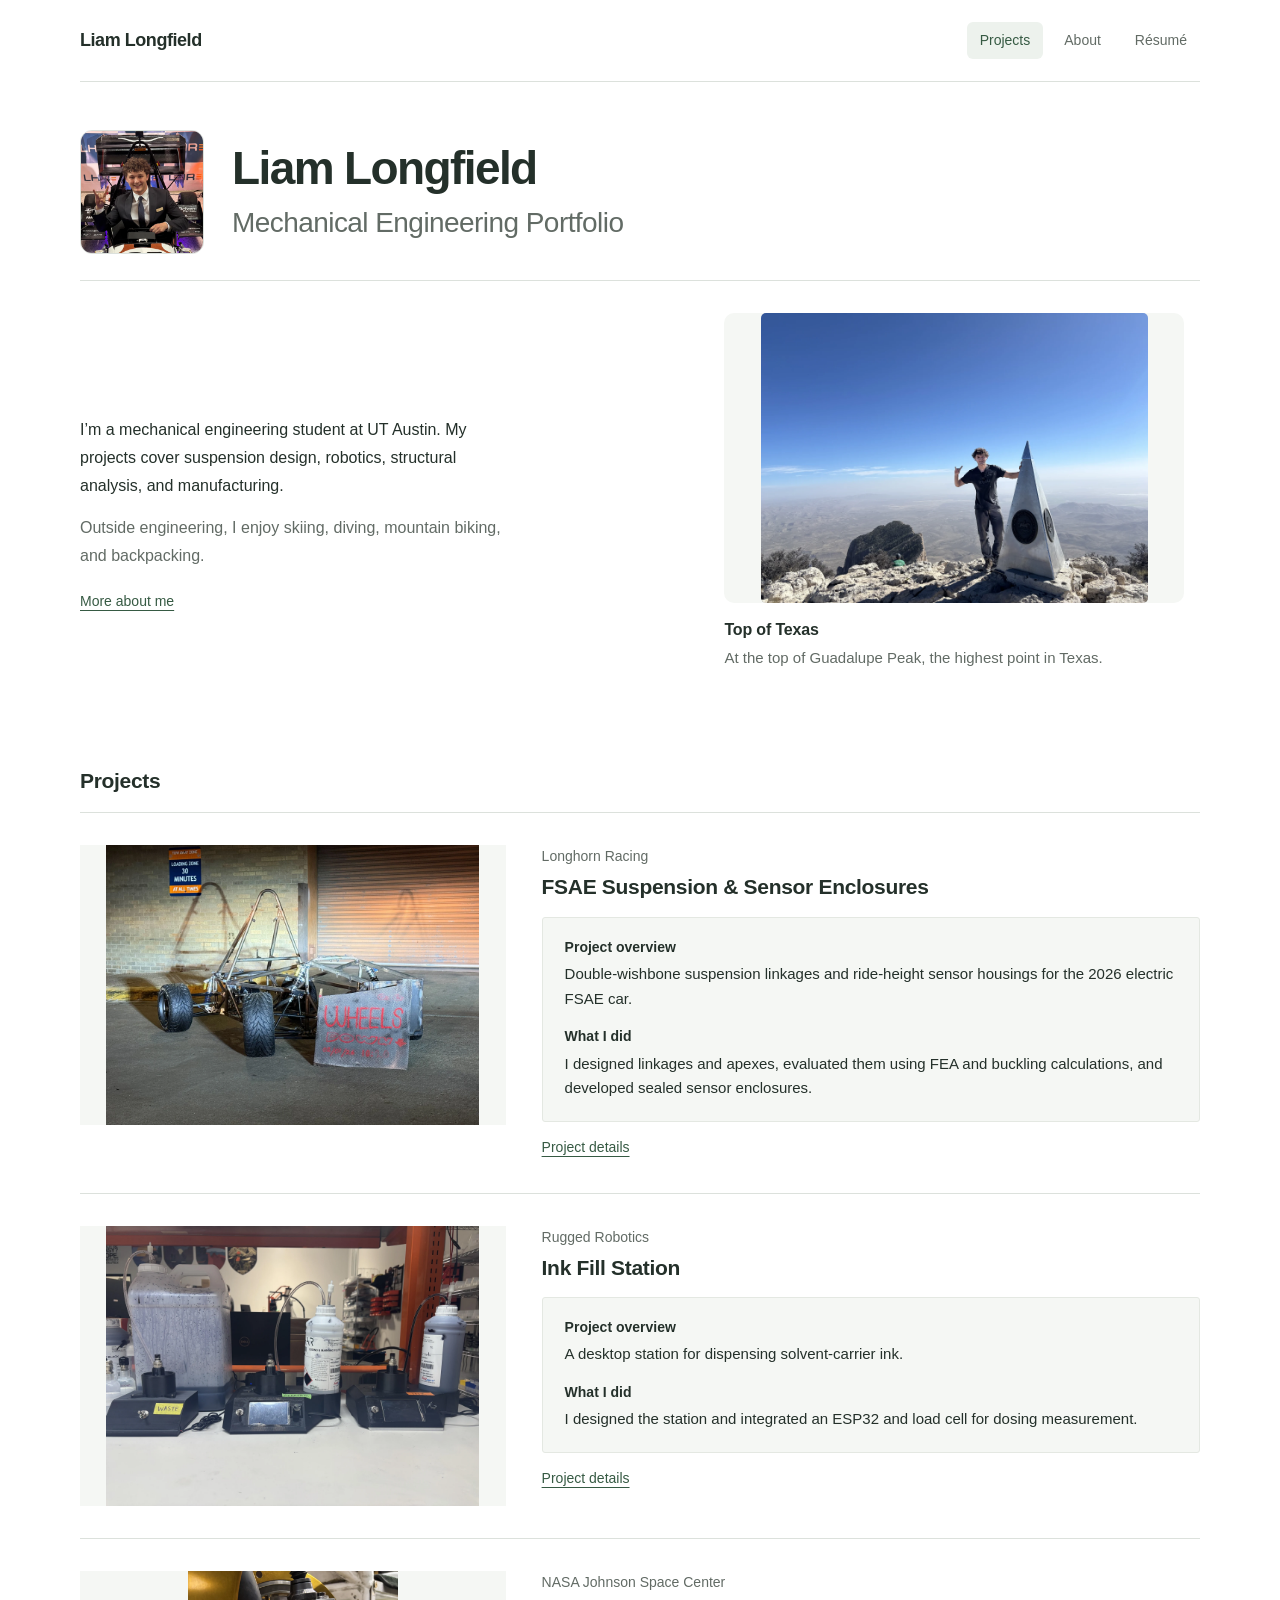
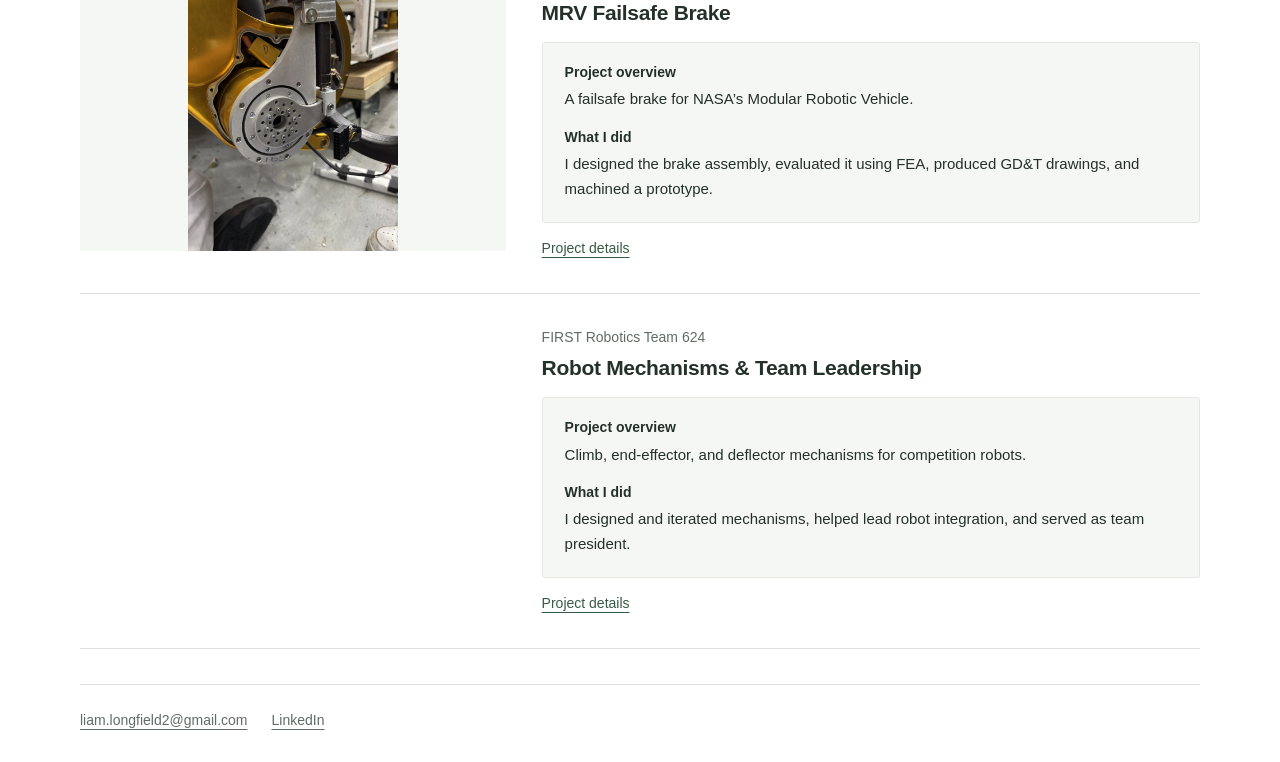
==== commit 57229903: "Refine homepage header and personal slideshow layout" ====
--- a/index.html
+++ b/index.html
@@ -13,10 +13,10 @@
 <body>
 <a class="skip" href="#main">Skip to content</a>
 <header class="header"><a class="brand" href="index.html">Liam Longfield</a><nav aria-label="Main navigation"><a href="index.html" aria-current="page">Projects</a><a href="about.html">About</a><a href="assets/liam-longfield-resume.pdf" target="_blank" rel="noopener">Résumé</a></nav></header>
-<main id="main"><section class="intro-layout"><div class="intro-copy"><img class="intro-portrait" src="assets/liam-portrait.webp" alt="Liam Longfield seated in a Longhorn Racing car" width="800" height="800" fetchpriority="high"><p class="intro-name">Liam Longfield</p><h1>Mechanical Engineering Portfolio</h1><p>I’m a mechanical engineering student at UT Austin. My projects cover suspension design, robotics, structural analysis, and manufacturing.</p><p class="intro-personal">Outside engineering, I enjoy skiing, diving, mountain biking, and backpacking.</p><a class="details-link" href="about.html">More about me</a></div><section class="personal-gallery gallery-preview" aria-label="Personal photos" aria-roledescription="carousel" tabindex="0">
+<main id="main"><section class="intro-layout"><div class="intro-heading"><img class="intro-portrait" src="assets/liam-portrait.webp" alt="Liam Longfield seated in a Longhorn Racing car" width="800" height="800" fetchpriority="high"><div><p class="intro-name">Liam Longfield</p><h1>Mechanical Engineering Portfolio</h1></div></div><div class="intro-copy"><p>I’m a mechanical engineering student at UT Austin. My projects cover suspension design, robotics, structural analysis, and manufacturing.</p><p class="intro-personal">Outside engineering, I enjoy skiing, diving, mountain biking, and backpacking.</p><a class="details-link" href="about.html">More about me</a></div><section class="personal-gallery gallery-preview" aria-label="Personal photos" aria-roledescription="carousel" tabindex="0">
 <div class="personal-frames"><figure class="personal-slide" role="group" aria-roledescription="slide" aria-label="1 of 7"><button type="button" class="photo-advance" aria-label="Show next photo"><img src="assets/about/summit.webp" width="1800" height="1350" alt="At a mountain summit beside a metal monument" loading="eager"></button><figcaption><strong class="photo-title">Top of Texas</strong> <span class="photo-comment">At the top of Guadalupe Peak, the highest point in Texas.</span></figcaption></figure><figure class="personal-slide" role="group" aria-roledescription="slide" aria-label="2 of 7"><button type="button" class="photo-advance" aria-label="Show next photo"><img src="assets/about/diving.webp" width="1800" height="1200" alt="Scuba diver underwater" loading="lazy"></button><figcaption><strong class="photo-title">Scuba diving</strong> <span class="photo-comment">I’m an Advanced Open Water diver. Being underwater is one of my favorite ways to explore.</span></figcaption></figure><figure class="personal-slide" role="group" aria-roledescription="slide" aria-label="3 of 7"><button type="button" class="photo-advance" aria-label="Show next photo"><img src="assets/about/skiing.webp" width="1199" height="1600" alt="Two skiers on a snow-covered mountain trail" loading="lazy"></button><figcaption><strong class="photo-title">Skiing</strong> <span class="photo-comment">I’ve been skiing for 12 years, and I still love getting out on the mountain.</span></figcaption></figure><figure class="personal-slide" role="group" aria-roledescription="slide" aria-label="4 of 7"><button type="button" class="photo-advance" aria-label="Show next photo"><img src="assets/about/biking.webp" width="1800" height="1350" alt="Mountain biking with a forested valley in the background" loading="lazy"></button><figcaption><strong class="photo-title">Mountain biking</strong> <span class="photo-comment">I love mountain biking—especially when the trail comes with a view like this.</span></figcaption></figure><figure class="personal-slide" role="group" aria-roledescription="slide" aria-label="5 of 7"><button type="button" class="photo-advance" aria-label="Show next photo"><img src="assets/about/rocks.webp" width="1350" height="1800" alt="Seated between tall rock formations" loading="lazy"></button><figcaption><strong class="photo-title">Guadalupe Mountains</strong> <span class="photo-comment">A stop during a two-day backpacking trip in the Guadalupe Mountains.</span></figcaption></figure><figure class="personal-slide" role="group" aria-roledescription="slide" aria-label="6 of 7"><button type="button" class="photo-advance" aria-label="Show next photo"><img src="assets/about/hiking.webp" width="1800" height="1350" alt="A group of hikers in a mountain meadow" loading="lazy"></button><figcaption><strong class="photo-title">Out with my buddies</strong> <span class="photo-comment">A day-long backpacking trip with my buddies.</span></figcaption></figure><figure class="personal-slide" role="group" aria-roledescription="slide" aria-label="7 of 7"><button type="button" class="photo-advance" aria-label="Show next photo"><img src="assets/about/cooking.webp" width="1350" height="1800" alt="Home-cooked ribs in a foil-lined tray" loading="lazy"></button><figcaption><strong class="photo-title">Oven ribs, another iteration</strong> <span class="photo-comment">I’m still iterating on my oven ribs recipe. This was one of the batches.</span></figcaption></figure></div>
 <div class="photo-controls" hidden><p class="photo-status" aria-live="polite" aria-atomic="true">Hiking <span>1 / 7</span></p><div class="photo-arrows"><button type="button" data-photo-step="-1" aria-label="Previous photo">←</button><button type="button" data-photo-step="1" aria-label="Next photo">→</button></div></div>
-<div class="photo-thumbnails" role="group" aria-label="Choose a photo" hidden><button type="button" class="photo-thumb" aria-label="Show photo 1: Hiking" aria-pressed="true"><img src="assets/about/summit-thumb.webp" alt="" width="120" height="90" loading="lazy"></button><button type="button" class="photo-thumb" aria-label="Show photo 2: Scuba diving" aria-pressed="false"><img src="assets/about/diving-thumb.webp" alt="" width="120" height="90" loading="lazy"></button><button type="button" class="photo-thumb" aria-label="Show photo 3: Skiing" aria-pressed="false"><img src="assets/about/skiing-thumb.webp" alt="" width="120" height="90" loading="lazy"></button><button type="button" class="photo-thumb" aria-label="Show photo 4: Mountain biking" aria-pressed="false"><img src="assets/about/biking-thumb.webp" alt="" width="120" height="90" loading="lazy"></button><button type="button" class="photo-thumb" aria-label="Show photo 5: Exploring outdoors" aria-pressed="false"><img src="assets/about/rocks-thumb.webp" alt="" width="120" height="90" loading="lazy"></button><button type="button" class="photo-thumb" aria-label="Show photo 6: Hiking with friends" aria-pressed="false"><img src="assets/about/hiking-thumb.webp" alt="" width="120" height="90" loading="lazy"></button><button type="button" class="photo-thumb" aria-label="Show photo 7: Cooking" aria-pressed="false"><img src="assets/about/cooking-thumb.webp" alt="" width="120" height="90" loading="lazy"></button></div></section></section><h2 class="projects-heading">Projects</h2><section id="work" class="project-list" aria-label="Engineering projects"><article class="project "><a class="project-photo" href="lhr.html"><img src="assets/lhr-vehicle.webp" alt="LHR vehicle at the wheels-down milestone" loading="lazy"></a><div><p class="context">Longhorn Racing</p><h2><a href="lhr.html">FSAE Suspension & Sensor Enclosures</a></h2><div class="project-text"><h3>Project overview</h3><p>Double-wishbone suspension linkages and ride-height sensor housings for the 2026 electric FSAE car.</p><h3>What I did</h3><p>I designed linkages and apexes, evaluated them using FEA and buckling calculations, and developed sealed sensor enclosures.</p></div><a class="details-link" href="lhr.html">Project details</a></div></article><article class="project "><a class="project-photo" href="rugged.html"><img src="assets/ink-station.webp" alt="Desktop ink fill station" loading="lazy"></a><div><p class="context">Rugged Robotics</p><h2><a href="rugged.html">Ink Fill Station</a></h2><div class="project-text"><h3>Project overview</h3><p>A desktop station for dispensing solvent-carrier ink.</p><h3>What I did</h3><p>I designed the station and integrated an ESP32 and load cell for dosing measurement.</p></div><a class="details-link" href="rugged.html">Project details</a></div></article><article class="project "><a class="project-photo" href="nasa.html"><img src="assets/nasa-brake.webp" alt="MRV brake assembly" loading="lazy"></a><div><p class="context">NASA Johnson Space Center</p><h2><a href="nasa.html">MRV Failsafe Brake</a></h2><div class="project-text"><h3>Project overview</h3><p>A failsafe brake for NASA’s Modular Robotic Vehicle.</p><h3>What I did</h3><p>I designed the brake assembly, evaluated it using FEA, produced GD&T drawings, and machined a prototype.</p></div><a class="details-link" href="nasa.html">Project details</a></div></article><article class="project text-only"><div><p class="context">FIRST Robotics Team 624</p><h2><a href="robotics.html">Robot Mechanisms & Team Leadership</a></h2><div class="project-text"><h3>Project overview</h3><p>Climb, end-effector, and deflector mechanisms for competition robots.</p><h3>What I did</h3><p>I designed and iterated mechanisms, helped lead robot integration, and served as team president.</p></div><a class="details-link" href="robotics.html">Project details</a></div></article></section></main>
+</section></section><h2 class="projects-heading">Projects</h2><section id="work" class="project-list" aria-label="Engineering projects"><article class="project "><a class="project-photo" href="lhr.html"><img src="assets/lhr-vehicle.webp" alt="LHR vehicle at the wheels-down milestone" loading="lazy"></a><div><p class="context">Longhorn Racing</p><h2><a href="lhr.html">FSAE Suspension & Sensor Enclosures</a></h2><div class="project-text"><h3>Project overview</h3><p>Double-wishbone suspension linkages and ride-height sensor housings for the 2026 electric FSAE car.</p><h3>What I did</h3><p>I designed linkages and apexes, evaluated them using FEA and buckling calculations, and developed sealed sensor enclosures.</p></div><a class="details-link" href="lhr.html">Project details</a></div></article><article class="project "><a class="project-photo" href="rugged.html"><img src="assets/ink-station.webp" alt="Desktop ink fill station" loading="lazy"></a><div><p class="context">Rugged Robotics</p><h2><a href="rugged.html">Ink Fill Station</a></h2><div class="project-text"><h3>Project overview</h3><p>A desktop station for dispensing solvent-carrier ink.</p><h3>What I did</h3><p>I designed the station and integrated an ESP32 and load cell for dosing measurement.</p></div><a class="details-link" href="rugged.html">Project details</a></div></article><article class="project "><a class="project-photo" href="nasa.html"><img src="assets/nasa-brake.webp" alt="MRV brake assembly" loading="lazy"></a><div><p class="context">NASA Johnson Space Center</p><h2><a href="nasa.html">MRV Failsafe Brake</a></h2><div class="project-text"><h3>Project overview</h3><p>A failsafe brake for NASA’s Modular Robotic Vehicle.</p><h3>What I did</h3><p>I designed the brake assembly, evaluated it using FEA, produced GD&T drawings, and machined a prototype.</p></div><a class="details-link" href="nasa.html">Project details</a></div></article><article class="project text-only"><div><p class="context">FIRST Robotics Team 624</p><h2><a href="robotics.html">Robot Mechanisms & Team Leadership</a></h2><div class="project-text"><h3>Project overview</h3><p>Climb, end-effector, and deflector mechanisms for competition robots.</p><h3>What I did</h3><p>I designed and iterated mechanisms, helped lead robot integration, and served as team president.</p></div><a class="details-link" href="robotics.html">Project details</a></div></article></section></main>
 <footer id="contact"><a href="mailto:liam.longfield2@gmail.com">liam.longfield2@gmail.com</a><a href="https://linkedin.com/in/liam-longfield" target="_blank" rel="noopener">LinkedIn</a></footer>
 <dialog id="image-dialog" aria-label="Expanded project image"><button class="close-image" aria-label="Close expanded image">Close ×</button><img alt=""><p></p></dialog>
 </body></html>
--- a/style.css
+++ b/style.css
@@ -14,3 +14,54 @@
 .intro-layout{grid-template-columns:minmax(0,.8fr) minmax(0,1.2fr);gap:36px}.photo-advance{display:flex;align-items:center;justify-content:center;width:100%;height:480px;padding:0;border:0;border-radius:6px;background:white;cursor:pointer;overflow:hidden}.gallery-preview .photo-advance{height:410px}.personal-slide .photo-advance img{width:auto;height:auto;max-width:100%;max-height:100%;object-fit:contain}.photo-title{font-size:19px}.photo-comment{font-size:17px;line-height:1.6}.personal-slide figcaption,.is-ready .personal-slide figcaption,.gallery-preview .personal-slide figcaption{min-height:125px;padding-top:18px}.photo-arrows .photo-pause{width:auto;min-width:62px;border-radius:20px;font-size:14px;padding:0 12px}.photo-controls{gap:8px}.photo-status{flex-wrap:wrap;gap:7px}@media(max-width:900px){.intro-layout{grid-template-columns:1fr}.gallery-preview{max-width:680px;width:100%;justify-self:center}.photo-advance,.gallery-preview .photo-advance{height:460px}}@media(max-width:480px){.photo-advance,.gallery-preview .photo-advance{height:380px}.photo-comment{font-size:16px}.photo-title{font-size:18px}.photo-status{max-width:48%}.photo-arrows{gap:5px}.photo-arrows button{width:36px;height:36px}.personal-slide figcaption,.is-ready .personal-slide figcaption,.gallery-preview .personal-slide figcaption{min-height:135px}}@media print{.photo-advance,.gallery-preview .photo-advance{height:300px}}
 
 .intro-portrait{width:240px;height:240px;object-fit:contain;border-radius:8px;margin-bottom:20px}.intro-layout{align-items:start}.intro-copy{padding-top:8px}@media(max-width:900px){.intro-portrait{width:220px;height:220px}}
+
+/* Compact homepage slideshow: photo and caption, with a discreet pause control. */
+.gallery-preview{position:relative;max-width:460px;width:100%;justify-self:center}
+.gallery-preview .photo-advance{height:290px}
+.gallery-preview .personal-slide figcaption{min-height:115px;padding-top:16px}
+.gallery-preview .photo-controls{position:absolute;top:20px;right:20px;padding:0;margin:0;border:0}
+.gallery-preview .photo-status,.gallery-preview [data-photo-step]{display:none}
+.gallery-preview .photo-pause{background:#fffffff0;font-size:12px;min-width:54px;height:32px}
+@media(max-width:480px){.gallery-preview .photo-advance{height:250px}.gallery-preview .personal-slide figcaption{min-height:125px}}
+
+/* Portfolio masthead and introduction. */
+.header{padding:22px 0;gap:28px}
+.brand{font-size:18px;letter-spacing:-.025em}
+.header nav{gap:8px;align-items:center}
+.header nav a{padding:7px 13px;border-radius:6px;transition:background .15s,color .15s}
+.header nav a:hover{background:var(--surface);color:var(--ink);text-decoration:none}
+.header nav a[aria-current=page]{background:#edf2ed;color:var(--link);text-decoration:none}
+.intro-layout{grid-template-columns:minmax(0,1.15fr) minmax(0,1fr);gap:64px;padding:48px 0 44px;align-items:center}
+.intro-copy{display:grid;grid-template-columns:104px minmax(0,1fr);column-gap:22px;align-items:center;padding:0}
+.intro-copy .intro-portrait{grid-column:1;grid-row:1 / 3;width:104px;height:104px;border-radius:12px;margin:0;border:1px solid var(--line)}
+.intro-copy .intro-name{grid-column:2;align-self:end;font-size:25px;font-weight:600;letter-spacing:-.025em;line-height:1.25;color:var(--ink);margin:0 0 6px}
+.intro-copy h1{grid-column:2;align-self:start;font-size:16px;font-weight:400;letter-spacing:0;line-height:1.5;color:var(--muted);margin:0;max-width:none}
+.intro-copy>p:not(.intro-name){grid-column:1 / -1;max-width:49ch;font-size:16px;line-height:1.75;margin-top:24px}
+.intro-copy>p.intro-personal{margin-top:14px}
+.intro-copy .details-link{grid-column:1 / -1;justify-self:start;margin-top:20px}
+.gallery-preview{border:0;border-radius:0;padding:0;box-shadow:none;background:transparent}
+.gallery-preview .photo-advance{background:#f5f7f4;border-radius:10px}
+.gallery-preview .personal-slide figcaption{padding:16px 0 0;min-height:115px}
+.gallery-preview .photo-title{font-size:16px;letter-spacing:-.01em}
+.gallery-preview .photo-comment{font-size:15px;line-height:1.65;margin-top:5px}
+.gallery-preview .photo-controls{top:10px;right:10px}
+.gallery-preview .photo-pause{box-shadow:0 2px 8px #24302a0a}
+@media(max-width:900px){.intro-layout{grid-template-columns:1fr;gap:32px}.intro-copy{max-width:580px}.gallery-preview{justify-self:start}}
+@media(max-width:480px){.header{gap:14px;padding:20px 0}.header nav{gap:4px}.header nav a{padding:6px 11px}.header nav a:first-child{margin-left:-11px}.intro-layout{padding-top:30px;gap:28px}.intro-copy{grid-template-columns:84px minmax(0,1fr);column-gap:17px}.intro-copy .intro-portrait{width:84px;height:84px;border-radius:10px}.intro-copy .intro-name{font-size:23px}.intro-copy h1{font-size:14px}.gallery-preview .personal-slide figcaption{min-height:125px}}
+@media(prefers-reduced-motion:reduce){.header nav a{transition:none}}
+
+/* Large introduction heading above the description and personal photos. */
+.intro-layout{align-items:start;row-gap:32px}
+.intro-heading{grid-column:1 / -1;display:flex;align-items:center;gap:28px;padding-bottom:26px;border-bottom:1px solid var(--line)}
+.intro-heading .intro-portrait{width:124px;height:124px;flex:0 0 124px;margin:0;border-radius:12px;border:1px solid var(--line)}
+.intro-heading .intro-name{font-size:46px;line-height:1.15;font-weight:600;letter-spacing:-.035em;color:var(--ink);margin:0 0 10px}
+.intro-heading h1{font-size:28px;font-weight:400;line-height:1.3;letter-spacing:-.02em;color:var(--muted)}
+.intro-layout .intro-copy{display:block;padding-top:6px}
+.intro-layout .intro-copy>p:first-child{margin-top:0}
+.gallery-preview .photo-controls{display:none}
+@media(max-width:900px) and (min-width:701px){.intro-layout{grid-template-columns:minmax(0,1fr) minmax(0,1fr);column-gap:30px}}
+@media(max-width:700px){.intro-heading{gap:20px}.intro-heading .intro-name{font-size:36px}.intro-heading h1{font-size:23px}.intro-heading .intro-portrait{width:100px;height:100px;flex-basis:100px}}
+@media(max-width:480px){.intro-heading{align-items:flex-start;gap:16px;padding-bottom:22px}.intro-heading .intro-portrait{width:76px;height:76px;flex-basis:76px}.intro-heading .intro-name{font-size:30px;margin-bottom:8px}.intro-heading h1{font-size:20px}.intro-layout{row-gap:24px}}
+
+/* Center the background description beside the slideshow. */
+.intro-layout .intro-copy{align-self:center;padding-top:0}
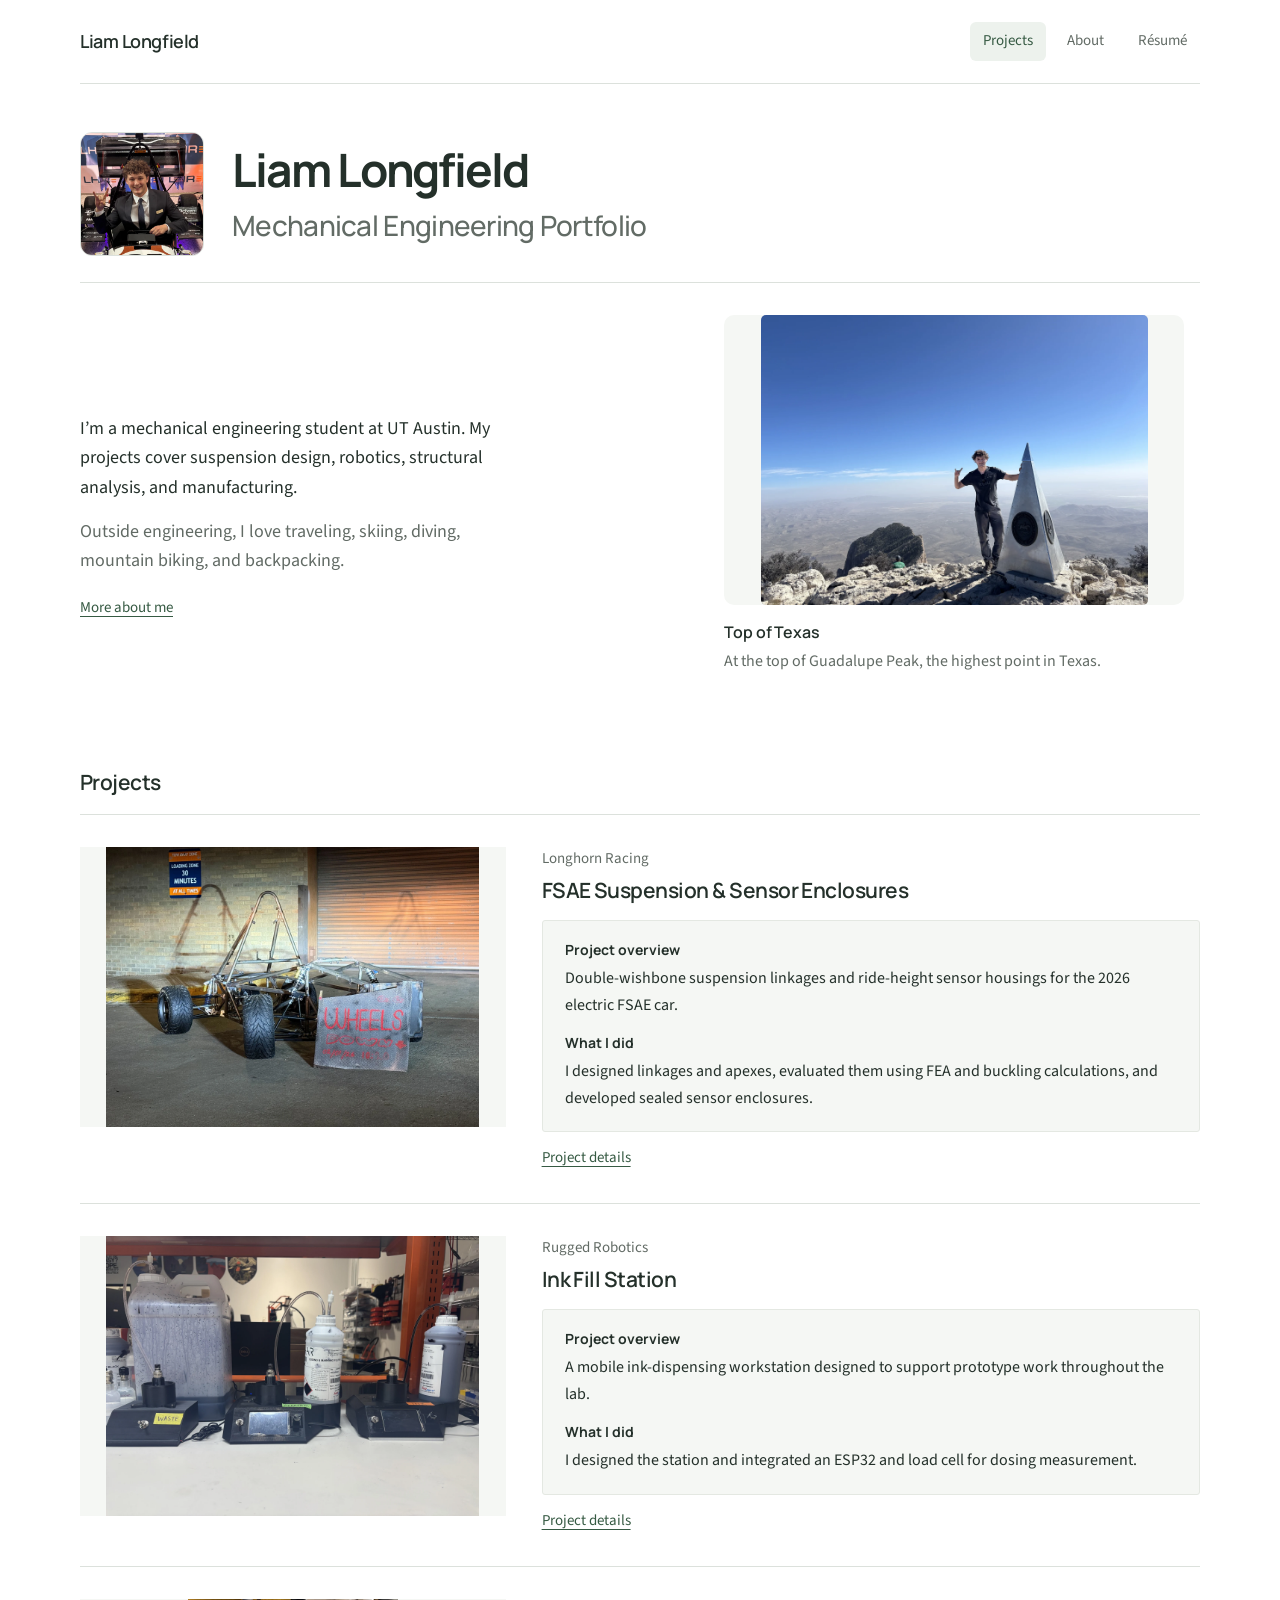
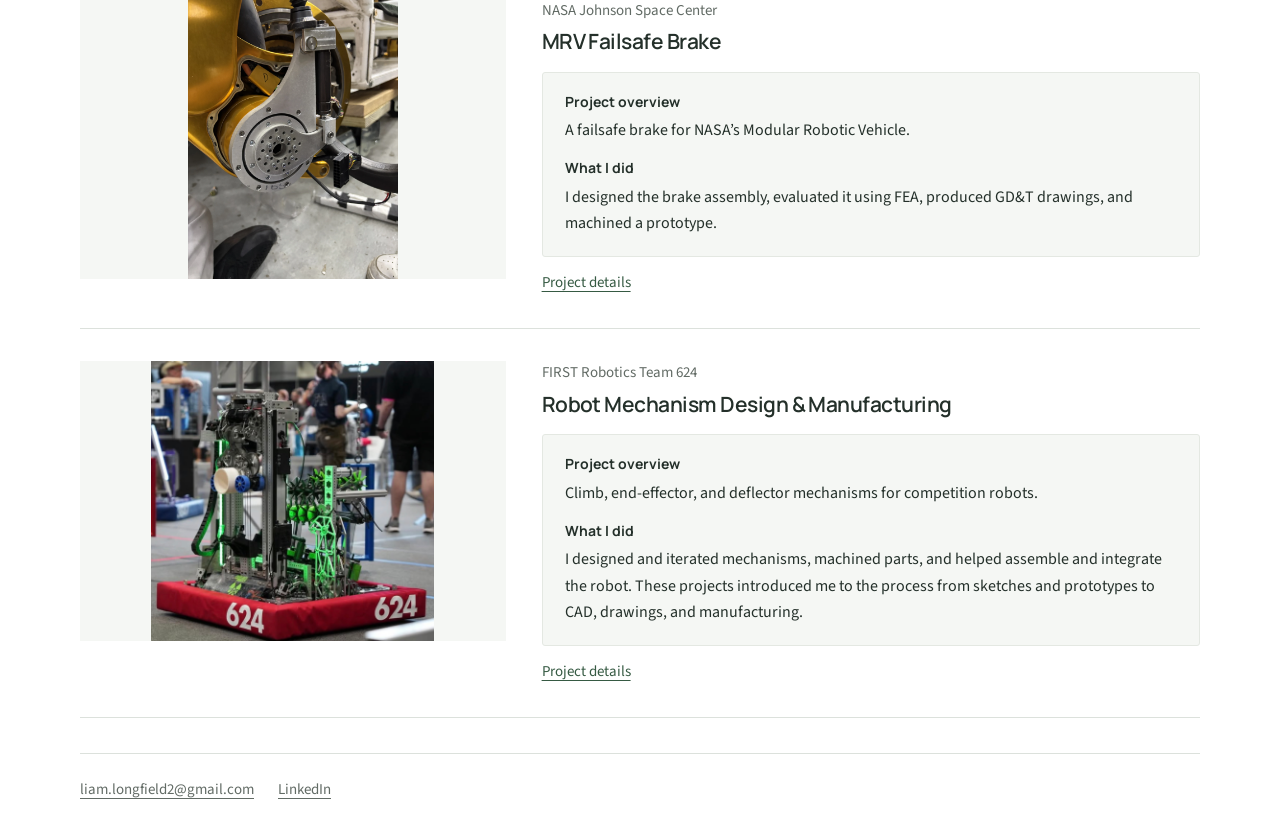
==== commit 2ec0d17c: "Update engineering portfolio, resume preview, and typography" ====
--- a/index.html
+++ b/index.html
@@ -12,11 +12,11 @@
 </head>
 <body>
 <a class="skip" href="#main">Skip to content</a>
-<header class="header"><a class="brand" href="index.html">Liam Longfield</a><nav aria-label="Main navigation"><a href="index.html" aria-current="page">Projects</a><a href="about.html">About</a><a href="assets/liam-longfield-resume.pdf" target="_blank" rel="noopener">Résumé</a></nav></header>
-<main id="main"><section class="intro-layout"><div class="intro-heading"><img class="intro-portrait" src="assets/liam-portrait.webp" alt="Liam Longfield seated in a Longhorn Racing car" width="800" height="800" fetchpriority="high"><div><p class="intro-name">Liam Longfield</p><h1>Mechanical Engineering Portfolio</h1></div></div><div class="intro-copy"><p>I’m a mechanical engineering student at UT Austin. My projects cover suspension design, robotics, structural analysis, and manufacturing.</p><p class="intro-personal">Outside engineering, I enjoy skiing, diving, mountain biking, and backpacking.</p><a class="details-link" href="about.html">More about me</a></div><section class="personal-gallery gallery-preview" aria-label="Personal photos" aria-roledescription="carousel" tabindex="0">
-<div class="personal-frames"><figure class="personal-slide" role="group" aria-roledescription="slide" aria-label="1 of 7"><button type="button" class="photo-advance" aria-label="Show next photo"><img src="assets/about/summit.webp" width="1800" height="1350" alt="At a mountain summit beside a metal monument" loading="eager"></button><figcaption><strong class="photo-title">Top of Texas</strong> <span class="photo-comment">At the top of Guadalupe Peak, the highest point in Texas.</span></figcaption></figure><figure class="personal-slide" role="group" aria-roledescription="slide" aria-label="2 of 7"><button type="button" class="photo-advance" aria-label="Show next photo"><img src="assets/about/diving.webp" width="1800" height="1200" alt="Scuba diver underwater" loading="lazy"></button><figcaption><strong class="photo-title">Scuba diving</strong> <span class="photo-comment">I’m an Advanced Open Water diver. Being underwater is one of my favorite ways to explore.</span></figcaption></figure><figure class="personal-slide" role="group" aria-roledescription="slide" aria-label="3 of 7"><button type="button" class="photo-advance" aria-label="Show next photo"><img src="assets/about/skiing.webp" width="1199" height="1600" alt="Two skiers on a snow-covered mountain trail" loading="lazy"></button><figcaption><strong class="photo-title">Skiing</strong> <span class="photo-comment">I’ve been skiing for 12 years, and I still love getting out on the mountain.</span></figcaption></figure><figure class="personal-slide" role="group" aria-roledescription="slide" aria-label="4 of 7"><button type="button" class="photo-advance" aria-label="Show next photo"><img src="assets/about/biking.webp" width="1800" height="1350" alt="Mountain biking with a forested valley in the background" loading="lazy"></button><figcaption><strong class="photo-title">Mountain biking</strong> <span class="photo-comment">I love mountain biking—especially when the trail comes with a view like this.</span></figcaption></figure><figure class="personal-slide" role="group" aria-roledescription="slide" aria-label="5 of 7"><button type="button" class="photo-advance" aria-label="Show next photo"><img src="assets/about/rocks.webp" width="1350" height="1800" alt="Seated between tall rock formations" loading="lazy"></button><figcaption><strong class="photo-title">Guadalupe Mountains</strong> <span class="photo-comment">A stop during a two-day backpacking trip in the Guadalupe Mountains.</span></figcaption></figure><figure class="personal-slide" role="group" aria-roledescription="slide" aria-label="6 of 7"><button type="button" class="photo-advance" aria-label="Show next photo"><img src="assets/about/hiking.webp" width="1800" height="1350" alt="A group of hikers in a mountain meadow" loading="lazy"></button><figcaption><strong class="photo-title">Out with my buddies</strong> <span class="photo-comment">A day-long backpacking trip with my buddies.</span></figcaption></figure><figure class="personal-slide" role="group" aria-roledescription="slide" aria-label="7 of 7"><button type="button" class="photo-advance" aria-label="Show next photo"><img src="assets/about/cooking.webp" width="1350" height="1800" alt="Home-cooked ribs in a foil-lined tray" loading="lazy"></button><figcaption><strong class="photo-title">Oven ribs, another iteration</strong> <span class="photo-comment">I’m still iterating on my oven ribs recipe. This was one of the batches.</span></figcaption></figure></div>
+<header class="header"><a class="brand" href="index.html">Liam Longfield</a><nav aria-label="Main navigation"><a href="index.html" aria-current="page">Projects</a><a href="about.html">About</a><a href="resume.html">Résumé</a></nav></header>
+<main id="main"><section class="intro-layout"><div class="intro-heading"><img class="intro-portrait" src="assets/liam-portrait.webp" alt="Liam Longfield seated in a Longhorn Racing car" width="800" height="800" fetchpriority="high"><div><p class="intro-name">Liam Longfield</p><h1>Mechanical Engineering Portfolio</h1></div></div><div class="intro-copy"><p>I’m a mechanical engineering student at UT Austin. My projects cover suspension design, robotics, structural analysis, and manufacturing.</p><p class="intro-personal">Outside engineering, I love traveling, skiing, diving, mountain biking, and backpacking.</p><a class="details-link" href="about.html">More about me</a></div><section class="personal-gallery gallery-preview" aria-label="Personal photos" aria-roledescription="carousel" tabindex="0">
+<div class="personal-frames"><figure class="personal-slide" role="group" aria-roledescription="slide" aria-label="1 of 7"><button type="button" class="photo-advance" aria-label="Show next photo"><img src="assets/about/summit.webp" width="1800" height="1350" alt="At a mountain summit beside a metal monument" loading="eager"></button><figcaption><strong class="photo-title">Top of Texas</strong> <span class="photo-comment">At the top of Guadalupe Peak, the highest point in Texas.</span></figcaption></figure><figure class="personal-slide" role="group" aria-roledescription="slide" aria-label="2 of 7"><button type="button" class="photo-advance" aria-label="Show next photo"><img src="assets/about/diving.webp" width="1800" height="1200" alt="Scuba diving in Langkawi, Malaysia" loading="lazy"></button><figcaption><strong class="photo-title">Scuba diving</strong> <span class="photo-comment">Diving in Langkawi, Malaysia. I’m an Advanced Open Water diver and love exploring underwater.</span></figcaption></figure><figure class="personal-slide" role="group" aria-roledescription="slide" aria-label="3 of 7"><button type="button" class="photo-advance" aria-label="Show next photo"><img src="assets/about/skiing.webp" width="1199" height="1600" alt="Two skiers on a snow-covered mountain trail" loading="lazy"></button><figcaption><strong class="photo-title">Skiing</strong> <span class="photo-comment">I’ve been skiing for 12 years, and I still love getting out on the mountain.</span></figcaption></figure><figure class="personal-slide" role="group" aria-roledescription="slide" aria-label="4 of 7"><button type="button" class="photo-advance" aria-label="Show next photo"><img src="assets/about/biking.webp" width="1800" height="1350" alt="Mountain biking with a forested valley in the background" loading="lazy"></button><figcaption><strong class="photo-title">Mountain biking</strong> <span class="photo-comment">I love mountain biking—especially when the trail comes with a view like this.</span></figcaption></figure><figure class="personal-slide" role="group" aria-roledescription="slide" aria-label="5 of 7"><button type="button" class="photo-advance" aria-label="Show next photo"><img src="assets/about/rocks.webp" width="1350" height="1800" alt="Seated between tall rock formations" loading="lazy"></button><figcaption><strong class="photo-title">Guadalupe Mountains</strong> <span class="photo-comment">A stop during a two-day backpacking trip in the Guadalupe Mountains.</span></figcaption></figure><figure class="personal-slide" role="group" aria-roledescription="slide" aria-label="6 of 7"><button type="button" class="photo-advance" aria-label="Show next photo"><img src="assets/about/hiking.webp" width="1800" height="1350" alt="Backpacking with friends in the French Alps" loading="lazy"></button><figcaption><strong class="photo-title">Out with my buddies</strong> <span class="photo-comment">A day-long backpacking trip with my buddies in the French Alps.</span></figcaption></figure><figure class="personal-slide" role="group" aria-roledescription="slide" aria-label="7 of 7"><button type="button" class="photo-advance" aria-label="Show next photo"><img src="assets/about/cooking.webp" width="1350" height="1800" alt="Home-cooked ribs in a foil-lined tray" loading="lazy"></button><figcaption><strong class="photo-title">Oven ribs, another iteration</strong> <span class="photo-comment">I’m still iterating on my oven ribs recipe. This was one of the batches.</span></figcaption></figure></div>
 <div class="photo-controls" hidden><p class="photo-status" aria-live="polite" aria-atomic="true">Hiking <span>1 / 7</span></p><div class="photo-arrows"><button type="button" data-photo-step="-1" aria-label="Previous photo">←</button><button type="button" data-photo-step="1" aria-label="Next photo">→</button></div></div>
-</section></section><h2 class="projects-heading">Projects</h2><section id="work" class="project-list" aria-label="Engineering projects"><article class="project "><a class="project-photo" href="lhr.html"><img src="assets/lhr-vehicle.webp" alt="LHR vehicle at the wheels-down milestone" loading="lazy"></a><div><p class="context">Longhorn Racing</p><h2><a href="lhr.html">FSAE Suspension & Sensor Enclosures</a></h2><div class="project-text"><h3>Project overview</h3><p>Double-wishbone suspension linkages and ride-height sensor housings for the 2026 electric FSAE car.</p><h3>What I did</h3><p>I designed linkages and apexes, evaluated them using FEA and buckling calculations, and developed sealed sensor enclosures.</p></div><a class="details-link" href="lhr.html">Project details</a></div></article><article class="project "><a class="project-photo" href="rugged.html"><img src="assets/ink-station.webp" alt="Desktop ink fill station" loading="lazy"></a><div><p class="context">Rugged Robotics</p><h2><a href="rugged.html">Ink Fill Station</a></h2><div class="project-text"><h3>Project overview</h3><p>A desktop station for dispensing solvent-carrier ink.</p><h3>What I did</h3><p>I designed the station and integrated an ESP32 and load cell for dosing measurement.</p></div><a class="details-link" href="rugged.html">Project details</a></div></article><article class="project "><a class="project-photo" href="nasa.html"><img src="assets/nasa-brake.webp" alt="MRV brake assembly" loading="lazy"></a><div><p class="context">NASA Johnson Space Center</p><h2><a href="nasa.html">MRV Failsafe Brake</a></h2><div class="project-text"><h3>Project overview</h3><p>A failsafe brake for NASA’s Modular Robotic Vehicle.</p><h3>What I did</h3><p>I designed the brake assembly, evaluated it using FEA, produced GD&T drawings, and machined a prototype.</p></div><a class="details-link" href="nasa.html">Project details</a></div></article><article class="project text-only"><div><p class="context">FIRST Robotics Team 624</p><h2><a href="robotics.html">Robot Mechanisms & Team Leadership</a></h2><div class="project-text"><h3>Project overview</h3><p>Climb, end-effector, and deflector mechanisms for competition robots.</p><h3>What I did</h3><p>I designed and iterated mechanisms, helped lead robot integration, and served as team president.</p></div><a class="details-link" href="robotics.html">Project details</a></div></article></section></main>
+</section></section><h2 class="projects-heading">Projects</h2><section id="work" class="project-list" aria-label="Engineering projects"><article class="project "><a class="project-photo" href="lhr.html"><img src="assets/lhr-vehicle.webp" alt="LHR vehicle at the wheels-down milestone" loading="lazy"></a><div><p class="context">Longhorn Racing</p><h2><a href="lhr.html">FSAE Suspension & Sensor Enclosures</a></h2><div class="project-text"><h3>Project overview</h3><p>Double-wishbone suspension linkages and ride-height sensor housings for the 2026 electric FSAE car.</p><h3>What I did</h3><p>I designed linkages and apexes, evaluated them using FEA and buckling calculations, and developed sealed sensor enclosures.</p></div><a class="details-link" href="lhr.html">Project details</a></div></article><article class="project "><a class="project-photo" href="rugged.html"><img src="assets/ink-station.webp" alt="Desktop ink fill station" loading="lazy"></a><div><p class="context">Rugged Robotics</p><h2><a href="rugged.html">Ink Fill Station</a></h2><div class="project-text"><h3>Project overview</h3><p>A mobile ink-dispensing workstation designed to support prototype work throughout the lab.</p><h3>What I did</h3><p>I designed the station and integrated an ESP32 and load cell for dosing measurement.</p></div><a class="details-link" href="rugged.html">Project details</a></div></article><article class="project "><a class="project-photo" href="nasa.html"><img src="assets/nasa-brake.webp" alt="MRV brake assembly" loading="lazy"></a><div><p class="context">NASA Johnson Space Center</p><h2><a href="nasa.html">MRV Failsafe Brake</a></h2><div class="project-text"><h3>Project overview</h3><p>A failsafe brake for NASA’s Modular Robotic Vehicle.</p><h3>What I did</h3><p>I designed the brake assembly, evaluated it using FEA, produced GD&T drawings, and machined a prototype.</p></div><a class="details-link" href="nasa.html">Project details</a></div></article><article class="project"><a class="project-photo" href="robotics.html"><img src="assets/robotics-cover.jpeg" alt="Team 624 competition robot" width="1179" height="1168" loading="lazy"></a><div><p class="context">FIRST Robotics Team 624</p><h2><a href="robotics.html">Robot Mechanism Design &amp; Manufacturing</a></h2><div class="project-text"><h3>Project overview</h3><p>Climb, end-effector, and deflector mechanisms for competition robots.</p><h3>What I did</h3><p>I designed and iterated mechanisms, machined parts, and helped assemble and integrate the robot. These projects introduced me to the process from sketches and prototypes to CAD, drawings, and manufacturing.</p></div><a class="details-link" href="robotics.html">Project details</a></div></article></section></main>
 <footer id="contact"><a href="mailto:liam.longfield2@gmail.com">liam.longfield2@gmail.com</a><a href="https://linkedin.com/in/liam-longfield" target="_blank" rel="noopener">LinkedIn</a></footer>
 <dialog id="image-dialog" aria-label="Expanded project image"><button class="close-image" aria-label="Close expanded image">Close ×</button><img alt=""><p></p></dialog>
 </body></html>
--- a/style.css
+++ b/style.css
@@ -65,3 +65,103 @@
 
 /* Center the background description beside the slideshow. */
 .intro-layout .intro-copy{align-self:center;padding-top:0}
+
+/* Robotics: assembled system followed by mechanism and manufacturing details. */
+.robotics-overview{grid-template-columns:minmax(0,1fr) minmax(0,1fr);gap:36px}
+.robotics-overview>figure img{max-height:530px;object-fit:contain}
+.robotics-process{display:grid;grid-template-columns:1fr 1fr;gap:30px;align-items:start}
+.robotics-process img{height:340px;object-fit:contain;background:var(--surface)}
+.robotics-process figcaption{max-width:65ch}
+@media(max-width:760px){.robotics-overview,.robotics-process{grid-template-columns:1fr;gap:24px}.robotics-process img{height:auto}.robotics-overview>figure img{max-height:480px}}
+
+/* Pair each ink-station development stage with its source photograph. */
+.rugged-story{grid-template-columns:minmax(0,1fr) minmax(0,1.15fr);gap:36px;align-items:start}
+.rugged-story>figure img{width:100%;height:auto;max-height:550px;object-fit:contain;background:var(--surface)}
+@media(max-width:760px){.rugged-story{grid-template-columns:1fr;gap:22px}}
+
+/* Technical project pages: each explanation stays with its related images. */
+.technical-story{grid-template-columns:minmax(0,1fr) minmax(0,1.15fr);gap:36px;align-items:start}
+.story-images{display:grid;gap:24px;min-width:0}
+.story-images img{width:100%;height:auto;max-height:550px;object-fit:contain;background:var(--surface)}
+@media(max-width:760px){.technical-story{grid-template-columns:1fr;gap:22px}}
+
+/* Inline PDF-page preview, including browsers without a built-in PDF viewer. */
+.resume-page{max-width:1000px}
+.resume-heading{display:flex;justify-content:space-between;align-items:center;gap:24px}
+.resume-heading .context{margin-top:8px}
+.resume-download{padding:9px 16px;border:1px solid var(--line);border-radius:6px;font-size:14px;white-space:nowrap;text-decoration:none}
+.resume-download:hover{background:var(--surface)}
+.resume-preview{border:1px solid var(--line);box-shadow:0 6px 24px #24302a0a;background:white}
+.resume-preview img{width:100%;height:auto}
+@media(max-width:480px){.resume-heading{align-items:flex-start;flex-direction:column;gap:16px}.resume-page{width:96%}}
+
+/* Self-hosted typefaces: geometric headings and readable technical copy. */
+@font-face {
+  font-family: 'Manrope';
+  font-style: normal;
+  font-weight: 400;
+  font-display: swap;
+  src: url(assets/fonts/manrope-400.ttf) format('truetype');
+}
+@font-face {
+  font-family: 'Manrope';
+  font-style: normal;
+  font-weight: 500;
+  font-display: swap;
+  src: url(assets/fonts/manrope-500.ttf) format('truetype');
+}
+@font-face {
+  font-family: 'Manrope';
+  font-style: normal;
+  font-weight: 600;
+  font-display: swap;
+  src: url(assets/fonts/manrope-600.ttf) format('truetype');
+}
+@font-face {
+  font-family: 'Manrope';
+  font-style: normal;
+  font-weight: 700;
+  font-display: swap;
+  src: url(assets/fonts/manrope-700.ttf) format('truetype');
+}
+@font-face {
+  font-family: 'Source Sans 3';
+  font-style: normal;
+  font-weight: 400;
+  font-display: swap;
+  src: url(assets/fonts/source-sans-3-400.ttf) format('truetype');
+}
+@font-face {
+  font-family: 'Source Sans 3';
+  font-style: normal;
+  font-weight: 500;
+  font-display: swap;
+  src: url(assets/fonts/source-sans-3-500.ttf) format('truetype');
+}
+@font-face {
+  font-family: 'Source Sans 3';
+  font-style: normal;
+  font-weight: 600;
+  font-display: swap;
+  src: url(assets/fonts/source-sans-3-600.ttf) format('truetype');
+}
+@font-face {
+  font-family: 'Source Sans 3';
+  font-style: normal;
+  font-weight: 700;
+  font-display: swap;
+  src: url(assets/fonts/source-sans-3-700.ttf) format('truetype');
+}
+
+body{font-family:'Source Sans 3','Segoe UI',sans-serif;font-size:17px;line-height:1.65}
+h1,h2,h3,.brand,.intro-name,.photo-title{font-family:'Manrope','Segoe UI',sans-serif}
+h1,h2,.brand{font-weight:600;letter-spacing:-.025em}
+h3{font-size:14px;font-weight:700;letter-spacing:0}
+.project-text,.text-detail>p,.skills{font-size:16px;line-height:1.65}
+.context,.header nav,.details-link,footer{font-size:15px}
+figcaption{font-size:14px;line-height:1.5}
+.intro-heading .intro-name{font-weight:700;letter-spacing:-.045em}
+.intro-heading h1{font-weight:500;letter-spacing:-.025em}
+.intro-copy>p:not(.intro-name){font-size:18px;line-height:1.65}
+.gallery-preview .photo-comment{font-size:16px}
+button{font-family:inherit}
